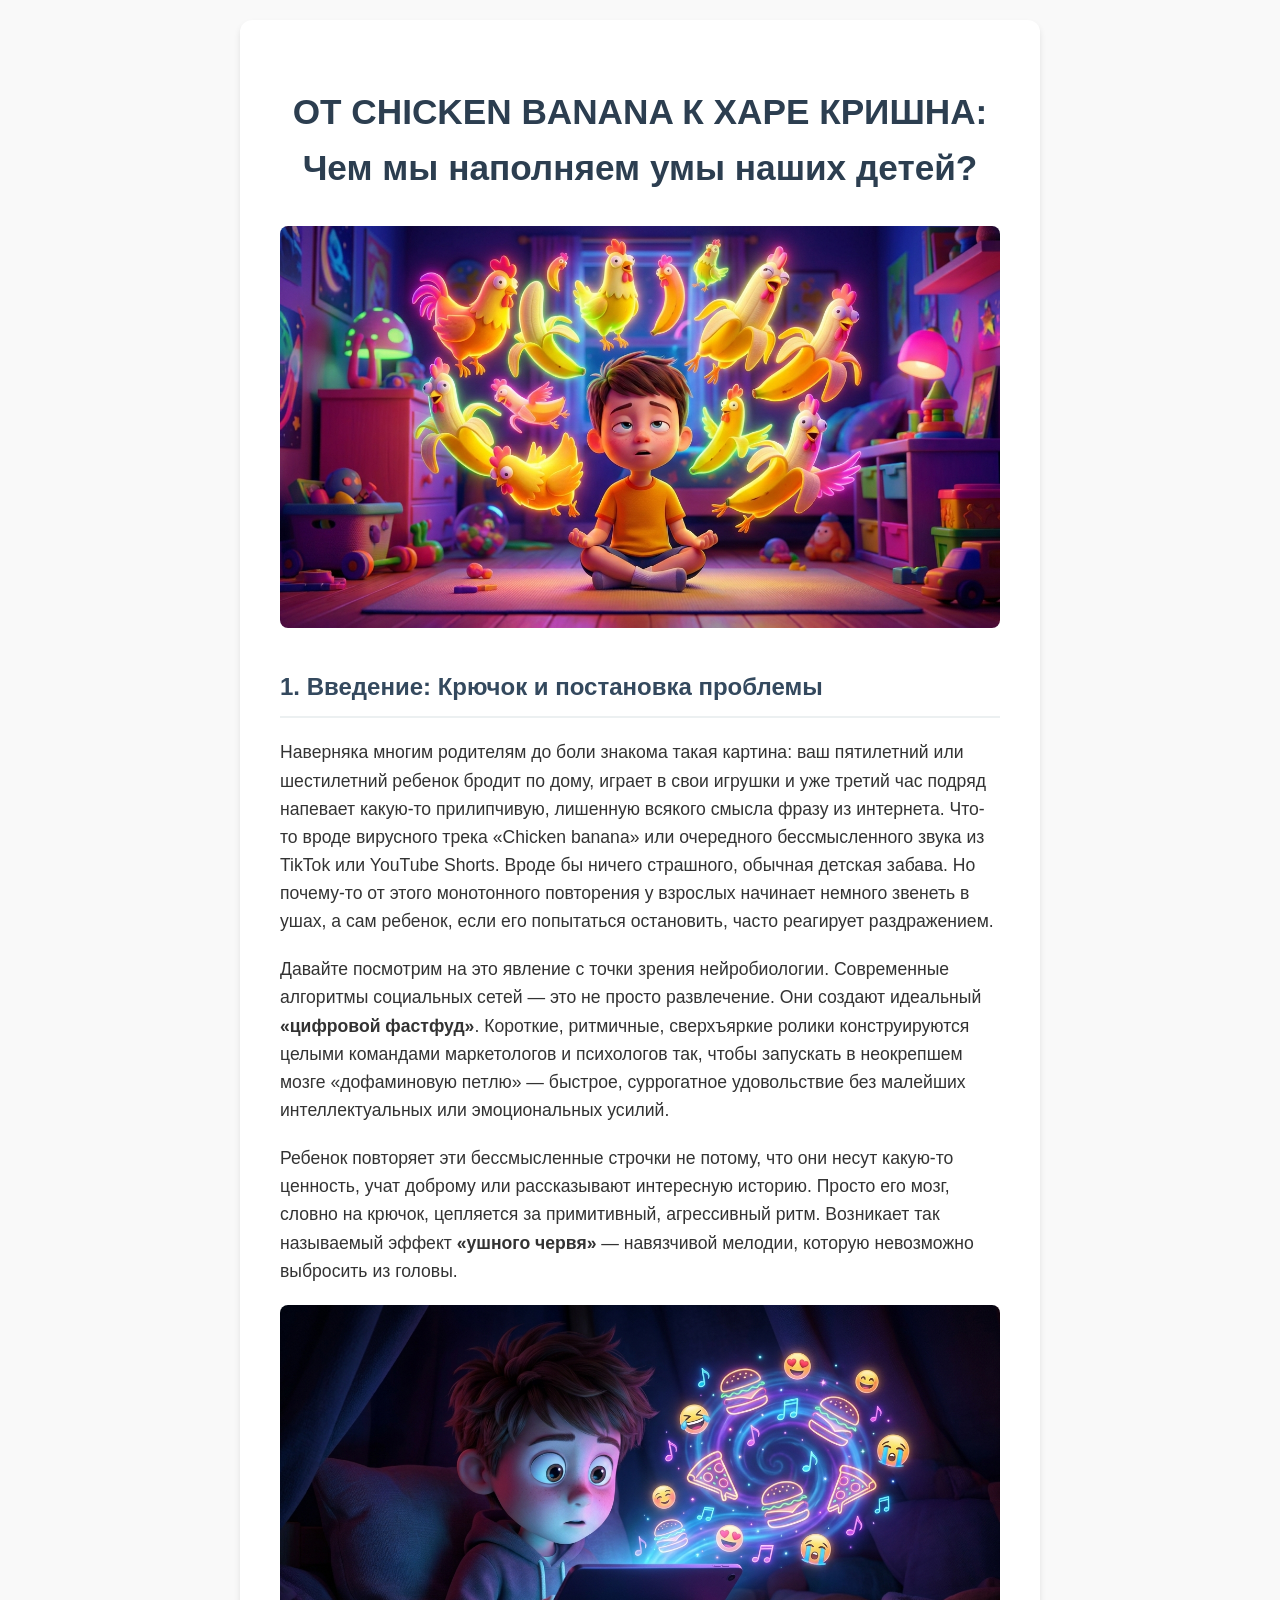
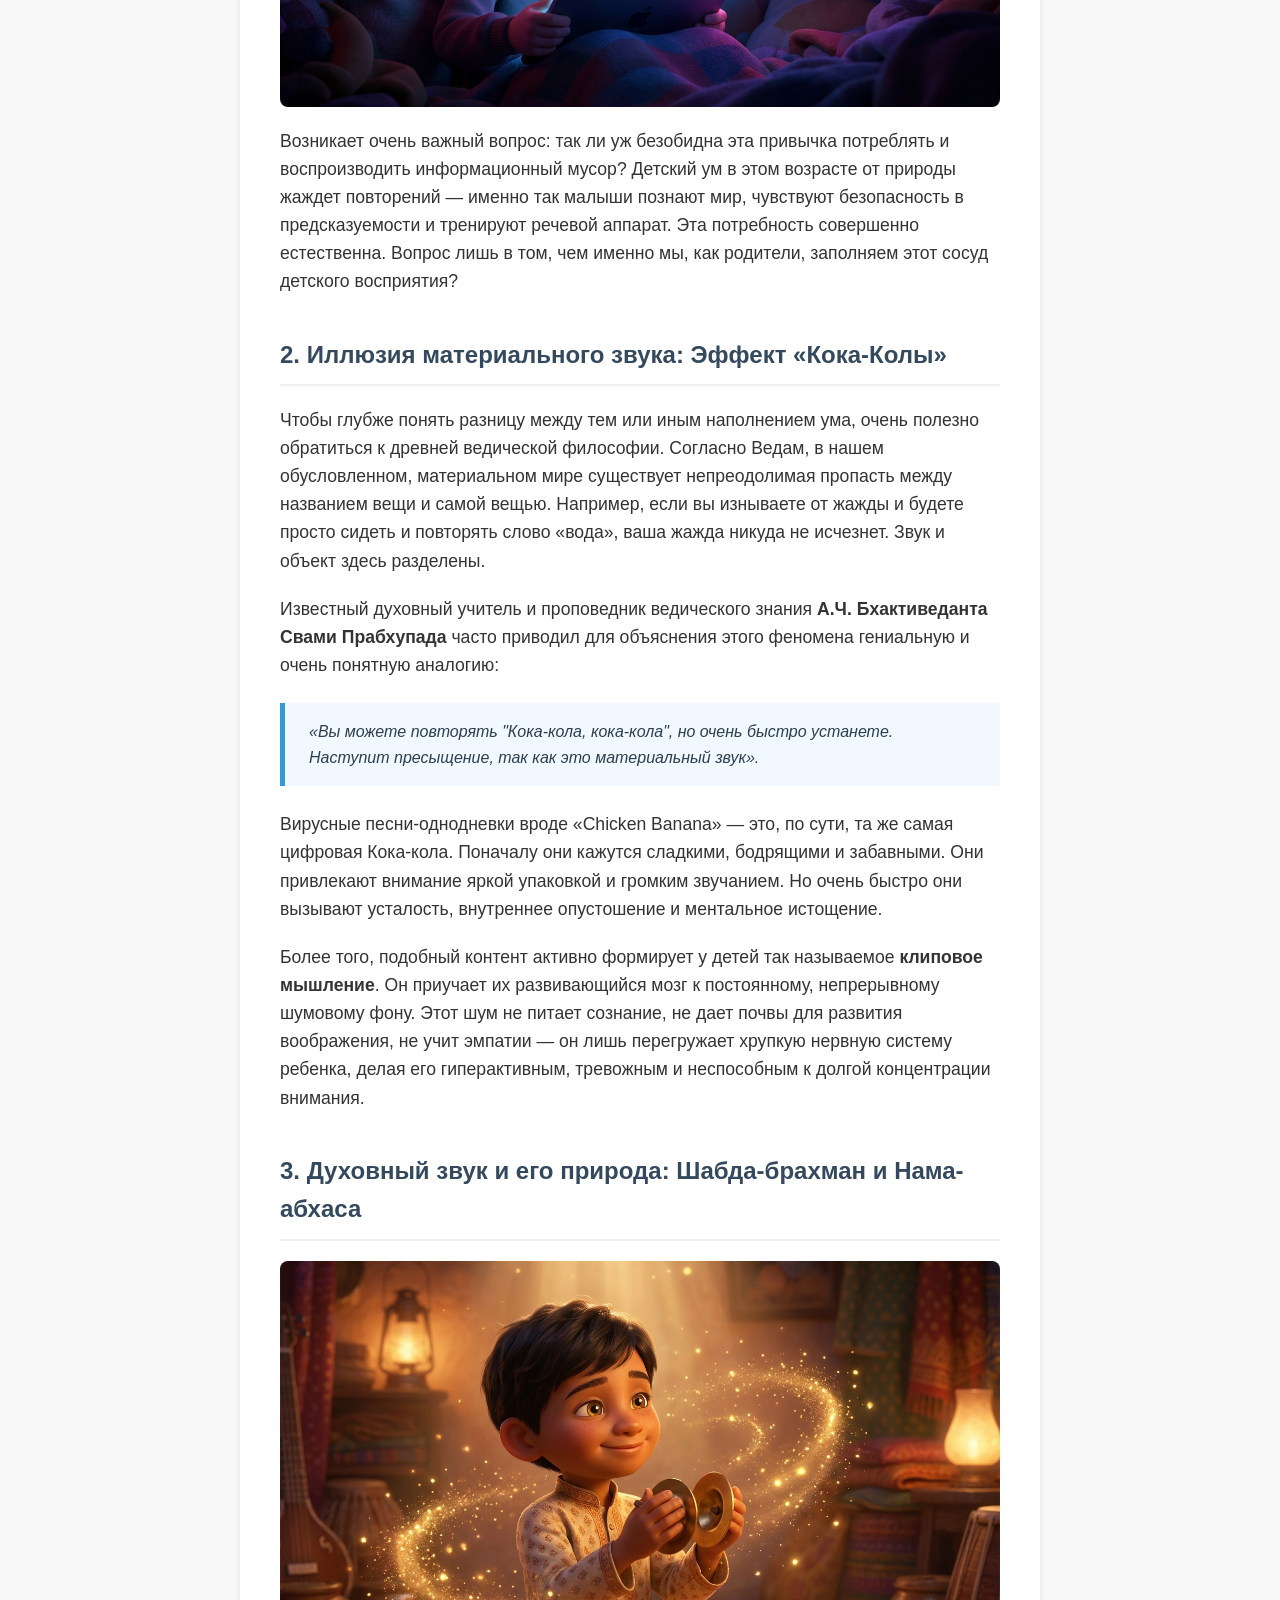
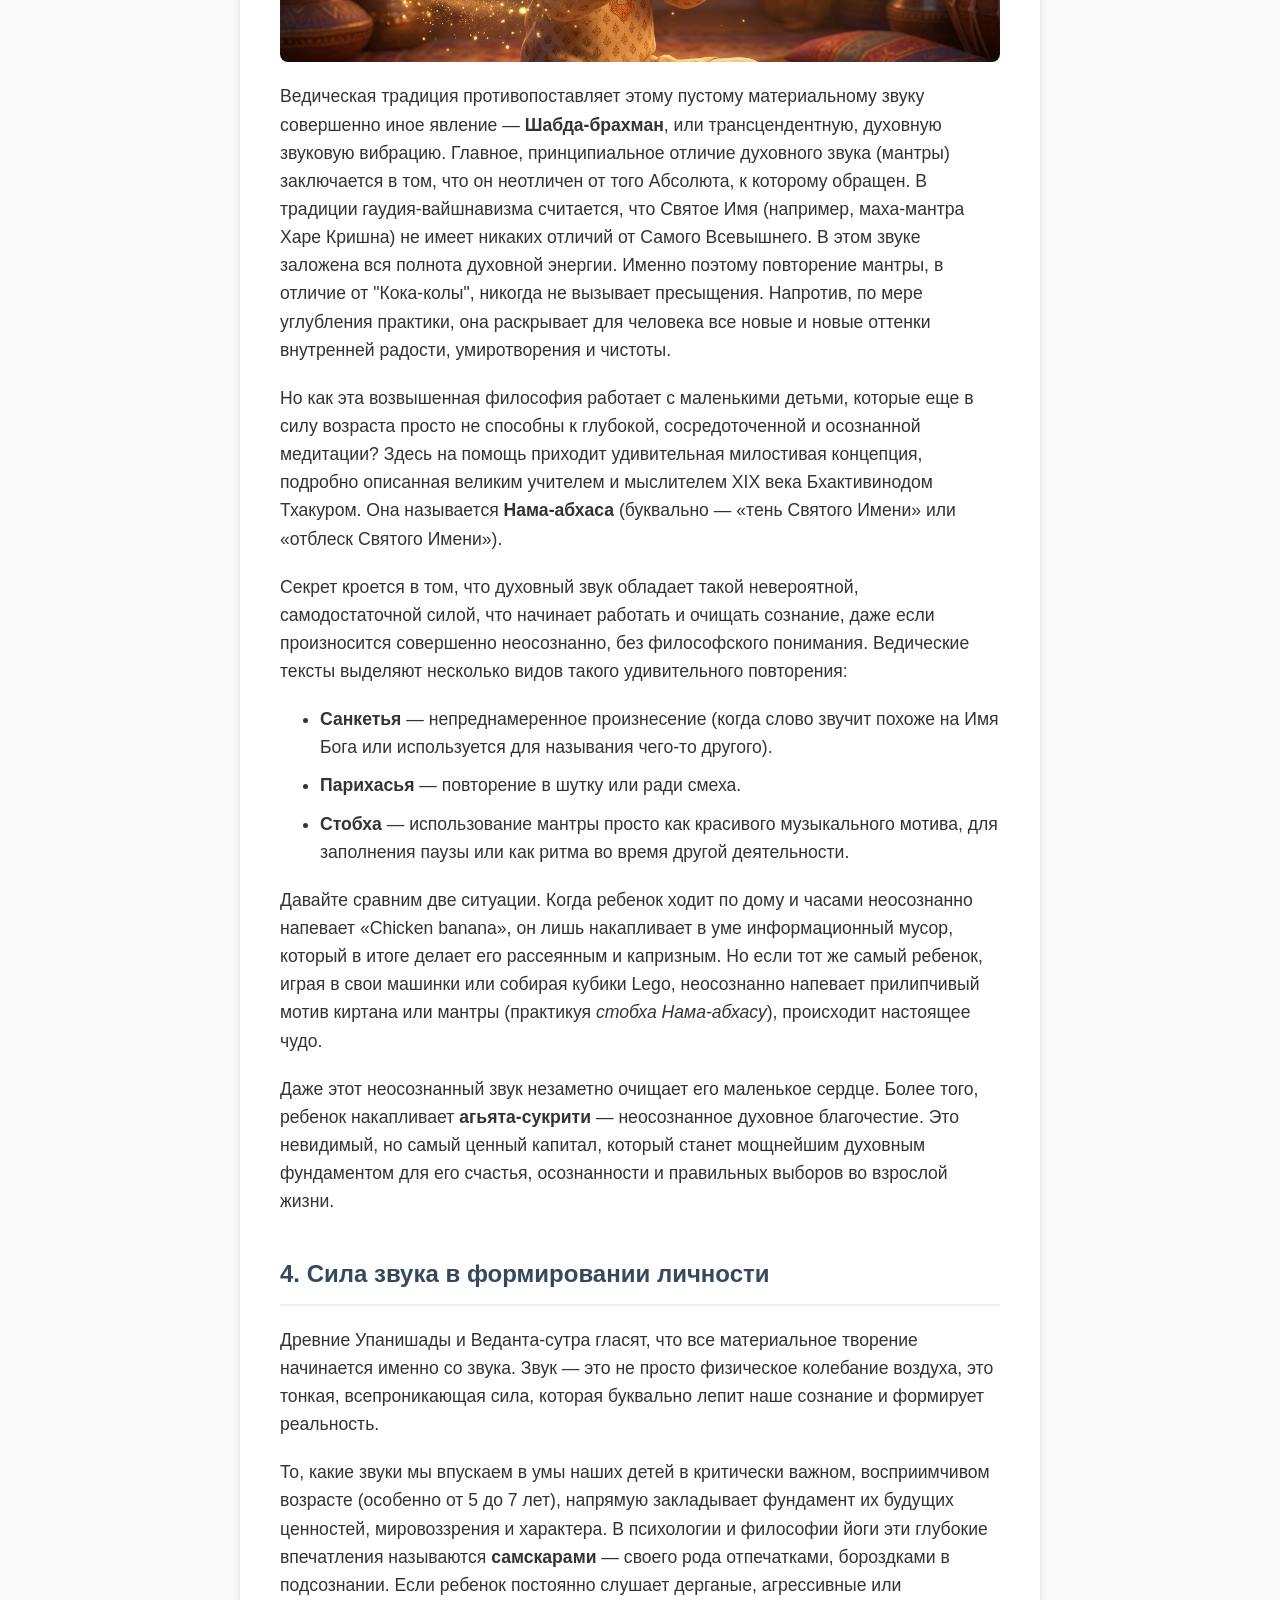
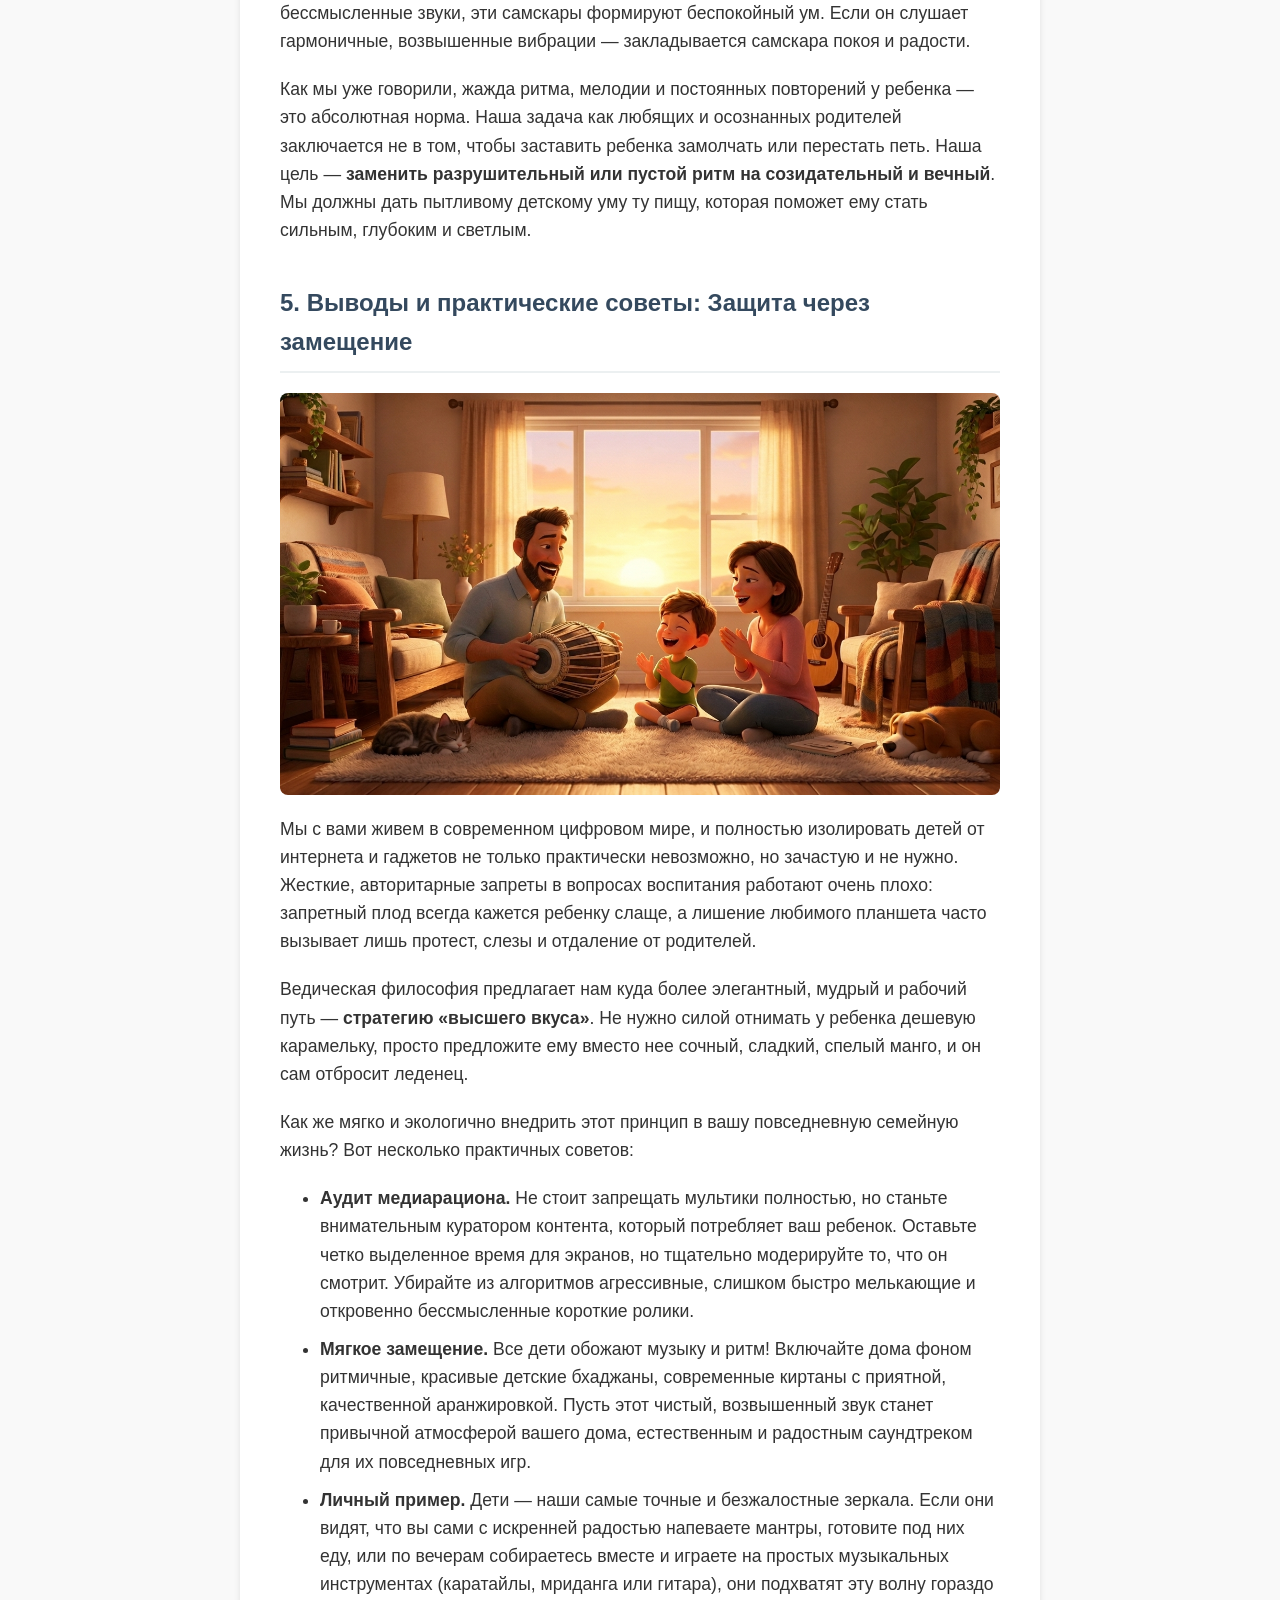
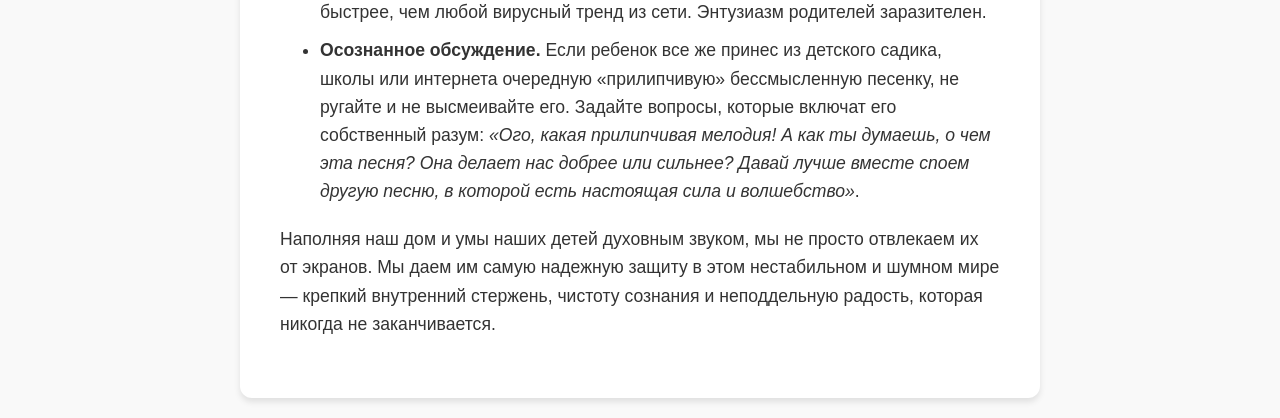
==== article.html @ 7692ae40 "feat: add article about raising kids with mantras and update events" ====
<!DOCTYPE html>
<html lang="ru">
<head>
    <meta charset="UTF-8">
    <meta name="viewport" content="width=device-width, initial-scale=1.0">
    <title>ОТ CHICKEN BANANA К ХАРЕ КРИШНА: Чем мы наполняем умы наших детей?</title>
    <style>
        body {
            font-family: -apple-system, BlinkMacSystemFont, "Segoe UI", Roboto, Helvetica, Arial, sans-serif;
            line-height: 1.6;
            color: #333;
            max-width: 800px;
            margin: 0 auto;
            padding: 20px;
            background-color: #f9f9f9;
        }
        .article-container {
            background-color: #fff;
            padding: 40px;
            border-radius: 12px;
            box-shadow: 0 4px 6px rgba(0,0,0,0.1);
        }
        h1 {
            color: #2c3e50;
            font-size: 2.2em;
            text-align: center;
            margin-bottom: 30px;
        }
        h2 {
            color: #34495e;
            margin-top: 40px;
            border-bottom: 2px solid #ecf0f1;
            padding-bottom: 10px;
        }
        img {
            max-width: 100%;
            height: auto;
            border-radius: 8px;
            margin: 20px 0;
            display: block;
        }
        p {
            font-size: 1.1em;
            margin-bottom: 20px;
        }
        blockquote {
            background: #f1f8ff;
            border-left: 5px solid #3498db;
            margin: 1.5em 0;
            padding: 1em 1.5em;
            font-style: italic;
            color: #2c3e50;
        }
        ul {
            font-size: 1.1em;
            margin-bottom: 20px;
        }
        li {
            margin-bottom: 10px;
        }
    </style>
</head>
<body>

<div class="article-container">
    <h1>ОТ CHICKEN BANANA К ХАРЕ КРИШНА: Чем мы наполняем умы наших детей?</h1>

    <img src="images/hero-chicken-banana-meditation-hook.webp" alt="Медитация и цифровой шум">

    <h2>1. Введение: Крючок и постановка проблемы</h2>

    <p>Наверняка многим родителям до боли знакома такая картина: ваш пятилетний или шестилетний ребенок бродит по дому, играет в свои игрушки и уже третий час подряд напевает какую-то прилипчивую, лишенную всякого смысла фразу из интернета. Что-то вроде вирусного трека «Chicken banana» или очередного бессмысленного звука из TikTok или YouTube Shorts. Вроде бы ничего страшного, обычная детская забава. Но почему-то от этого монотонного повторения у взрослых начинает немного звенеть в ушах, а сам ребенок, если его попытаться остановить, часто реагирует раздражением.</p>

    <p>Давайте посмотрим на это явление с точки зрения нейробиологии. Современные алгоритмы социальных сетей — это не просто развлечение. Они создают идеальный <strong>«цифровой фастфуд»</strong>. Короткие, ритмичные, сверхъяркие ролики конструируются целыми командами маркетологов и психологов так, чтобы запускать в неокрепшем мозге «дофаминовую петлю» — быстрое, суррогатное удовольствие без малейших интеллектуальных или эмоциональных усилий.</p>

    <p>Ребенок повторяет эти бессмысленные строчки не потому, что они несут какую-то ценность, учат доброму или рассказывают интересную историю. Просто его мозг, словно на крючок, цепляется за примитивный, агрессивный ритм. Возникает так называемый эффект <strong>«ушного червя»</strong> — навязчивой мелодии, которую невозможно выбросить из головы.</p>

    <img src="images/digital-fast-food-screen-hypnosis.webp" alt="Цифровой фастфуд">

    <p>Возникает очень важный вопрос: так ли уж безобидна эта привычка потреблять и воспроизводить информационный мусор? Детский ум в этом возрасте от природы жаждет повторений — именно так малыши познают мир, чувствуют безопасность в предсказуемости и тренируют речевой аппарат. Эта потребность совершенно естественна. Вопрос лишь в том, чем именно мы, как родители, заполняем этот сосуд детского восприятия?</p>

    <h2>2. Иллюзия материального звука: Эффект «Кока-Колы»</h2>

    <p>Чтобы глубже понять разницу между тем или иным наполнением ума, очень полезно обратиться к древней ведической философии. Согласно Ведам, в нашем обусловленном, материальном мире существует непреодолимая пропасть между названием вещи и самой вещью. Например, если вы изнываете от жажды и будете просто сидеть и повторять слово «вода», ваша жажда никуда не исчезнет. Звук и объект здесь разделены.</p>

    <p>Известный духовный учитель и проповедник ведического знания <strong>А.Ч. Бхактиведанта Свами Прабхупада</strong> часто приводил для объяснения этого феномена гениальную и очень понятную аналогию:</p>
    
    <blockquote>«Вы можете повторять "Кока-кола, кока-кола", но очень быстро устанете. Наступит пресыщение, так как это материальный звук».</blockquote>

    <p>Вирусные песни-однодневки вроде «Chicken Banana» — это, по сути, та же самая цифровая Кока-кола. Поначалу они кажутся сладкими, бодрящими и забавными. Они привлекают внимание яркой упаковкой и громким звучанием. Но очень быстро они вызывают усталость, внутреннее опустошение и ментальное истощение.</p>

    <p>Более того, подобный контент активно формирует у детей так называемое <strong>клиповое мышление</strong>. Он приучает их развивающийся мозг к постоянному, непрерывному шумовому фону. Этот шум не питает сознание, не дает почвы для развития воображения, не учит эмпатии — он лишь перегружает хрупкую нервную систему ребенка, делая его гиперактивным, тревожным и неспособным к долгой концентрации внимания.</p>

    <h2>3. Духовный звук и его природа: Шабда-брахман и Нама-абхаса</h2>

    <img src="images/boy-playing-kartals-peaceful.webp" alt="Радость духовного звука">

    <p>Ведическая традиция противопоставляет этому пустому материальному звуку совершенно иное явление — <strong>Шабда-брахман</strong>, или трансцендентную, духовную звуковую вибрацию. Главное, принципиальное отличие духовного звука (мантры) заключается в том, что он неотличен от того Абсолюта, к которому обращен. В традиции гаудия-вайшнавизма считается, что Святое Имя (например, маха-мантра Харе Кришна) не имеет никаких отличий от Самого Всевышнего. В этом звуке заложена вся полнота духовной энергии. Именно поэтому повторение мантры, в отличие от "Кока-колы", никогда не вызывает пресыщения. Напротив, по мере углубления практики, она раскрывает для человека все новые и новые оттенки внутренней радости, умиротворения и чистоты.</p>

    <p>Но как эта возвышенная философия работает с маленькими детьми, которые еще в силу возраста просто не способны к глубокой, сосредоточенной и осознанной медитации? Здесь на помощь приходит удивительная милостивая концепция, подробно описанная великим учителем и мыслителем XIX века Бхактивинодом Тхакуром. Она называется <strong>Нама-абхаса</strong> (буквально — «тень Святого Имени» или «отблеск Святого Имени»).</p>

    <p>Секрет кроется в том, что духовный звук обладает такой невероятной, самодостаточной силой, что начинает работать и очищать сознание, даже если произносится совершенно неосознанно, без философского понимания. Ведические тексты выделяют несколько видов такого удивительного повторения:</p>
    
    <ul>
        <li><strong>Санкетья</strong> — непреднамеренное произнесение (когда слово звучит похоже на Имя Бога или используется для называния чего-то другого).</li>
        <li><strong>Парихасья</strong> — повторение в шутку или ради смеха.</li>
        <li><strong>Стобха</strong> — использование мантры просто как красивого музыкального мотива, для заполнения паузы или как ритма во время другой деятельности.</li>
    </ul>

    <p>Давайте сравним две ситуации. Когда ребенок ходит по дому и часами неосознанно напевает «Chicken banana», он лишь накапливает в уме информационный мусор, который в итоге делает его рассеянным и капризным. Но если тот же самый ребенок, играя в свои машинки или собирая кубики Lego, неосознанно напевает прилипчивый мотив киртана или мантры (практикуя <em>стобха Нама-абхасу</em>), происходит настоящее чудо.</p>

    <p>Даже этот неосознанный звук незаметно очищает его маленькое сердце. Более того, ребенок накапливает <strong>агьята-сукрити</strong> — неосознанное духовное благочестие. Это невидимый, но самый ценный капитал, который станет мощнейшим духовным фундаментом для его счастья, осознанности и правильных выборов во взрослой жизни.</p>

    <h2>4. Сила звука в формировании личности</h2>

    <p>Древние Упанишады и Веданта-сутра гласят, что все материальное творение начинается именно со звука. Звук — это не просто физическое колебание воздуха, это тонкая, всепроникающая сила, которая буквально лепит наше сознание и формирует реальность.</p>

    <p>То, какие звуки мы впускаем в умы наших детей в критически важном, восприимчивом возрасте (особенно от 5 до 7 лет), напрямую закладывает фундамент их будущих ценностей, мировоззрения и характера. В психологии и философии йоги эти глубокие впечатления называются <strong>самскарами</strong> — своего рода отпечатками, бороздками в подсознании. Если ребенок постоянно слушает дерганые, агрессивные или бессмысленные звуки, эти самскары формируют беспокойный ум. Если он слушает гармоничные, возвышенные вибрации — закладывается самскара покоя и радости.</p>

    <p>Как мы уже говорили, жажда ритма, мелодии и постоянных повторений у ребенка — это абсолютная норма. Наша задача как любящих и осознанных родителей заключается не в том, чтобы заставить ребенка замолчать или перестать петь. Наша цель — <strong>заменить разрушительный или пустой ритм на созидательный и вечный</strong>. Мы должны дать пытливому детскому уму ту пищу, которая поможет ему стать сильным, глубоким и светлым.</p>

    <h2>5. Выводы и практические советы: Защита через замещение</h2>

    <img src="images/happy-family-kirtan-no-screens.webp" alt="Семейный киртан без гаджетов">

    <p>Мы с вами живем в современном цифровом мире, и полностью изолировать детей от интернета и гаджетов не только практически невозможно, но зачастую и не нужно. Жесткие, авторитарные запреты в вопросах воспитания работают очень плохо: запретный плод всегда кажется ребенку слаще, а лишение любимого планшета часто вызывает лишь протест, слезы и отдаление от родителей.</p>

    <p>Ведическая философия предлагает нам куда более элегантный, мудрый и рабочий путь — <strong>стратегию «высшего вкуса»</strong>. Не нужно силой отнимать у ребенка дешевую карамельку, просто предложите ему вместо нее сочный, сладкий, спелый манго, и он сам отбросит леденец.</p>

    <p>Как же мягко и экологично внедрить этот принцип в вашу повседневную семейную жизнь? Вот несколько практичных советов:</p>

    <ul>
        <li><strong>Аудит медиарациона.</strong> Не стоит запрещать мультики полностью, но станьте внимательным куратором контента, который потребляет ваш ребенок. Оставьте четко выделенное время для экранов, но тщательно модерируйте то, что он смотрит. Убирайте из алгоритмов агрессивные, слишком быстро мелькающие и откровенно бессмысленные короткие ролики.</li>
        <li><strong>Мягкое замещение.</strong> Все дети обожают музыку и ритм! Включайте дома фоном ритмичные, красивые детские бхаджаны, современные киртаны с приятной, качественной аранжировкой. Пусть этот чистый, возвышенный звук станет привычной атмосферой вашего дома, естественным и радостным саундтреком для их повседневных игр.</li>
        <li><strong>Личный пример.</strong> Дети — наши самые точные и безжалостные зеркала. Если они видят, что вы сами с искренней радостью напеваете мантры, готовите под них еду, или по вечерам собираетесь вместе и играете на простых музыкальных инструментах (каратайлы, мриданга или гитара), они подхватят эту волну гораздо быстрее, чем любой вирусный тренд из сети. Энтузиазм родителей заразителен.</li>
        <li><strong>Осознанное обсуждение.</strong> Если ребенок все же принес из детского садика, школы или интернета очередную «прилипчивую» бессмысленную песенку, не ругайте и не высмеивайте его. Задайте вопросы, которые включат его собственный разум: <em>«Ого, какая прилипчивая мелодия! А как ты думаешь, о чем эта песня? Она делает нас добрее или сильнее? Давай лучше вместе споем другую песню, в которой есть настоящая сила и волшебство»</em>.</li>
    </ul>

    <p>Наполняя наш дом и умы наших детей духовным звуком, мы не просто отвлекаем их от экранов. Мы даем им самую надежную защиту в этом нестабильном и шумном мире — крепкий внутренний стержень, чистоту сознания и неподдельную радость, которая никогда не заканчивается.</p>
</div>

</body>
</html>
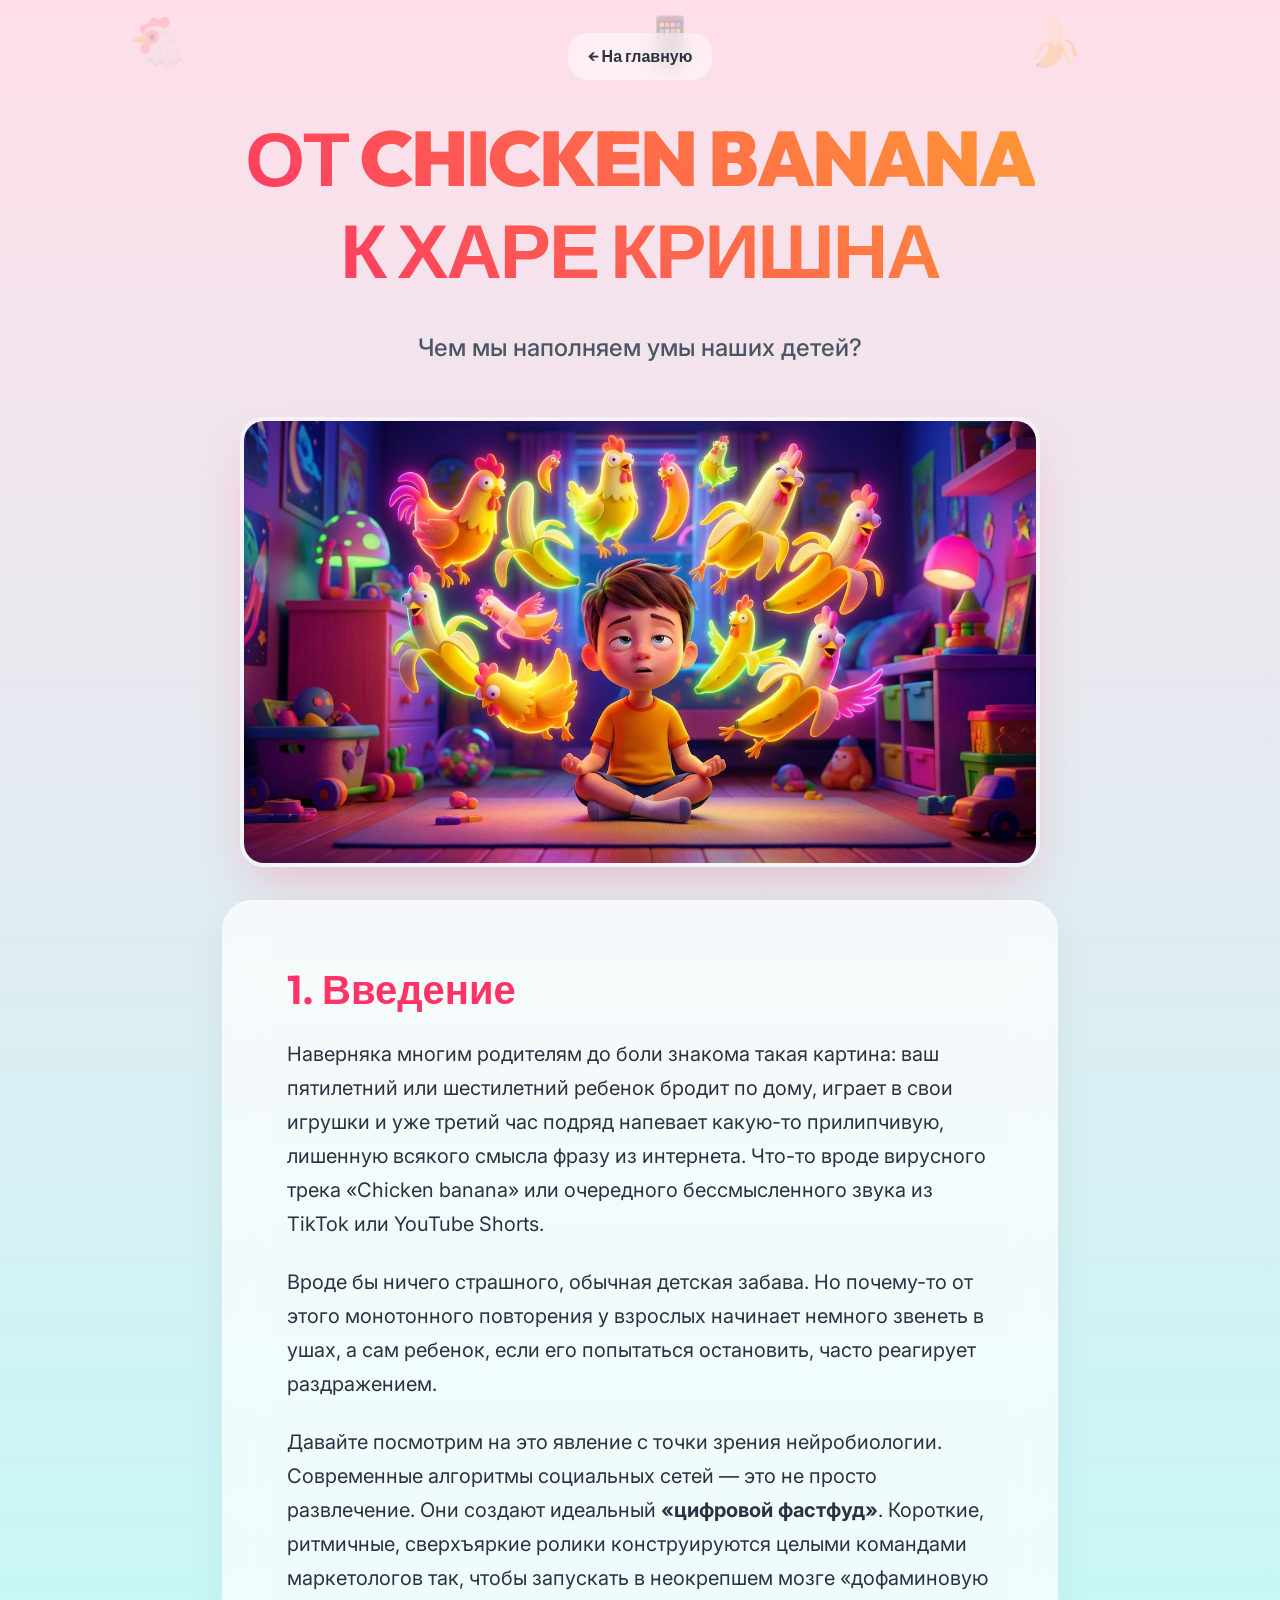
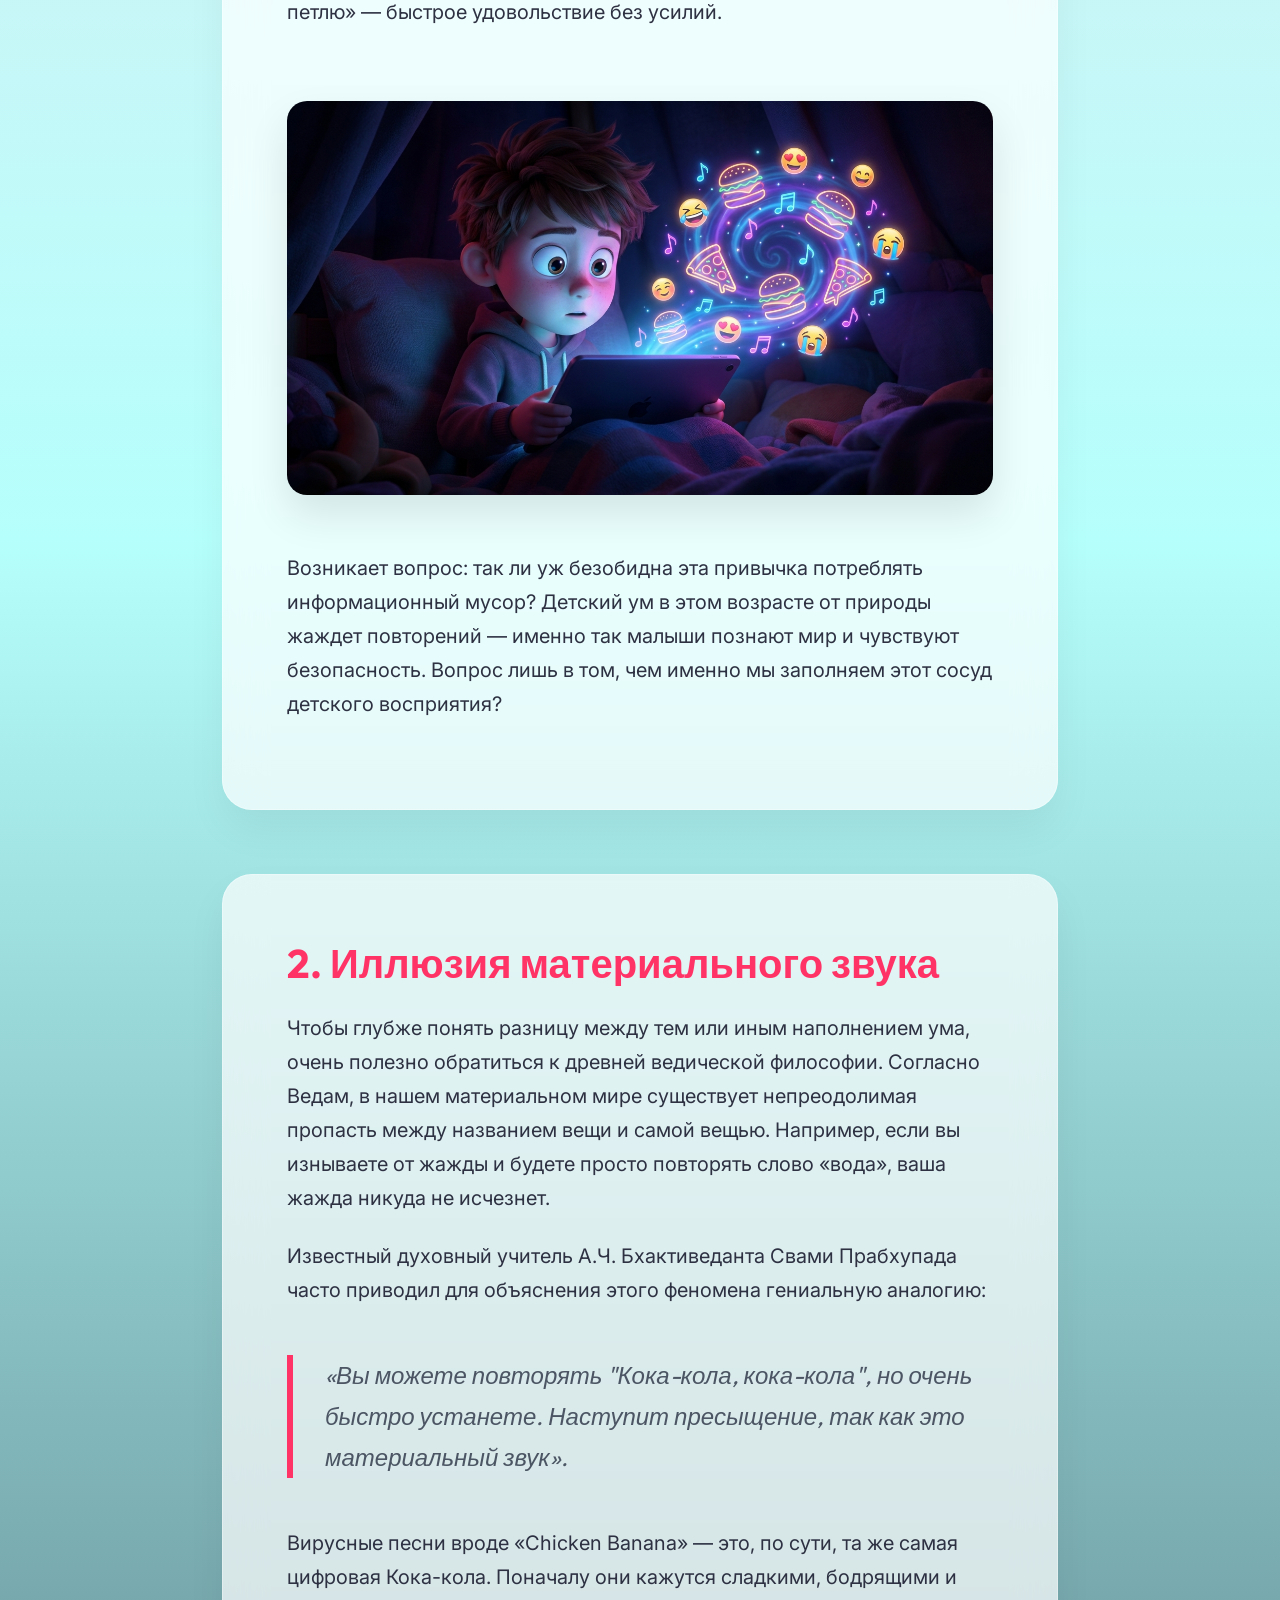
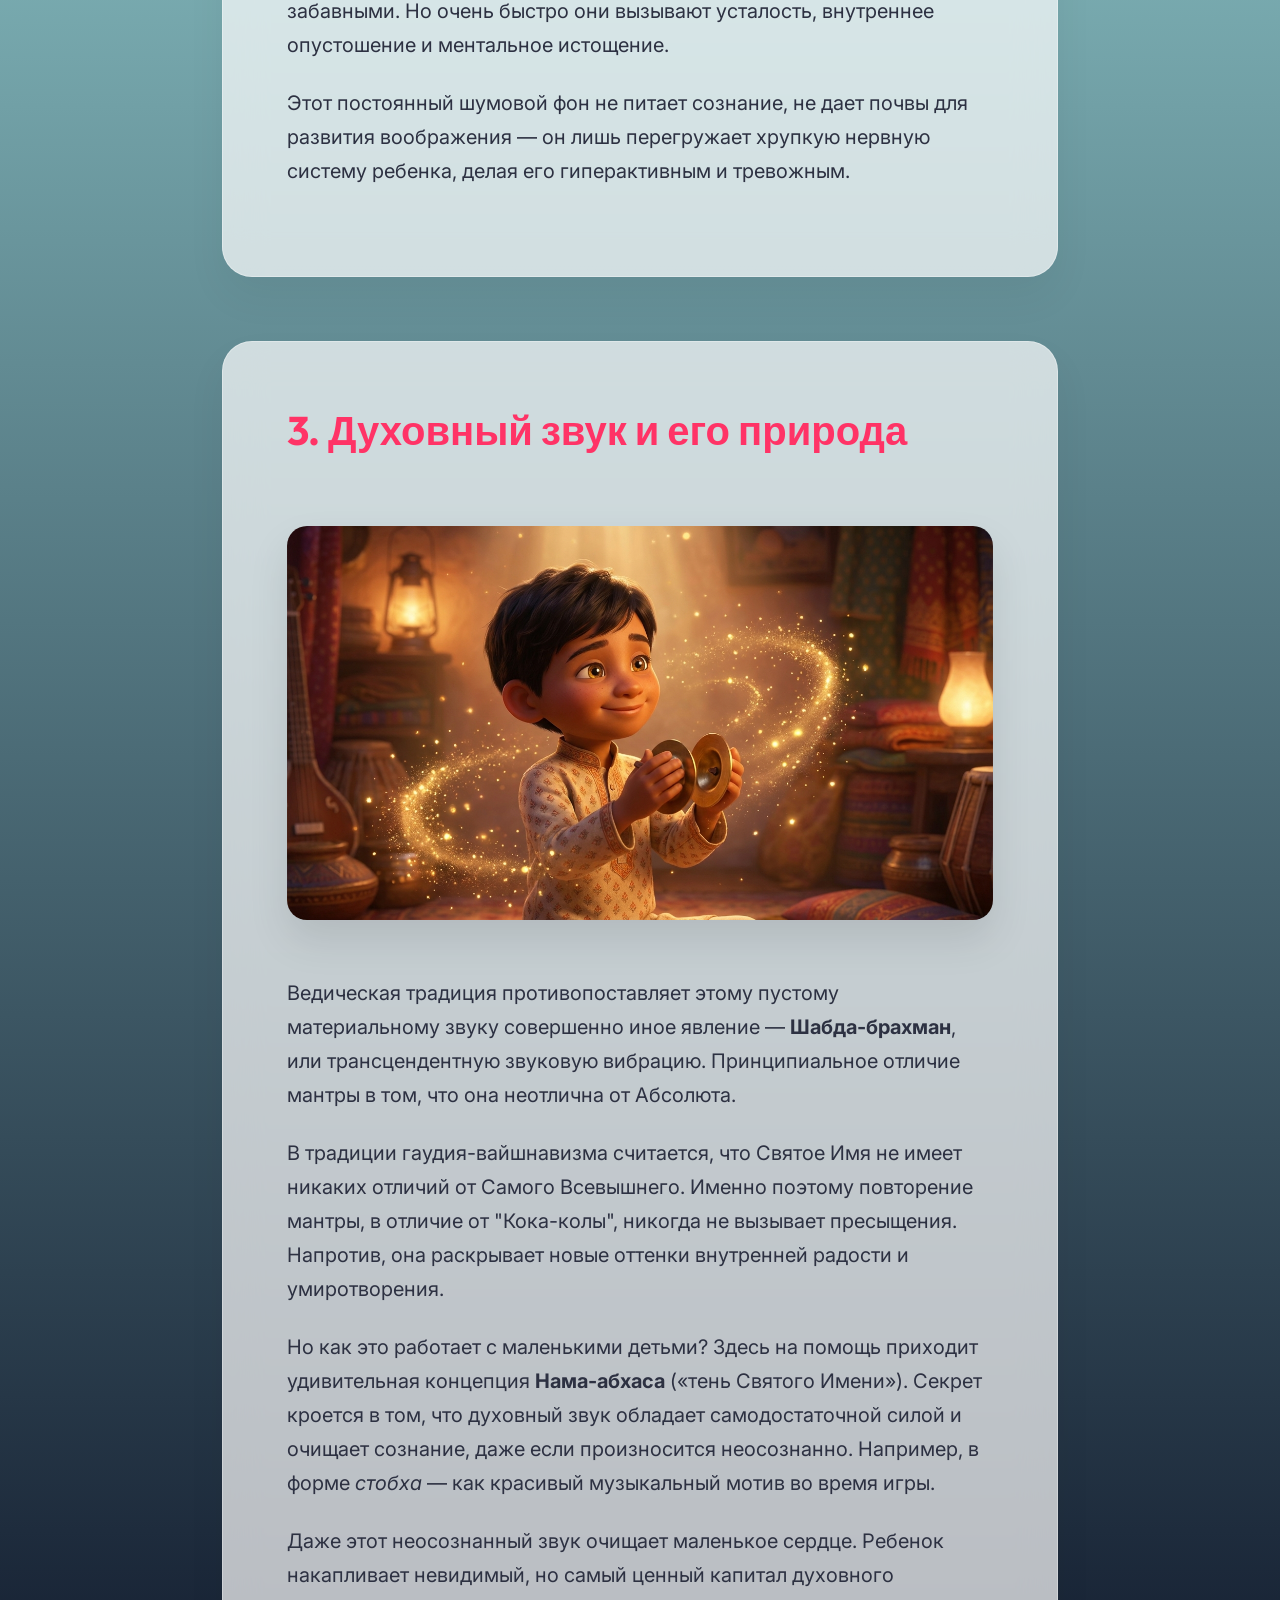
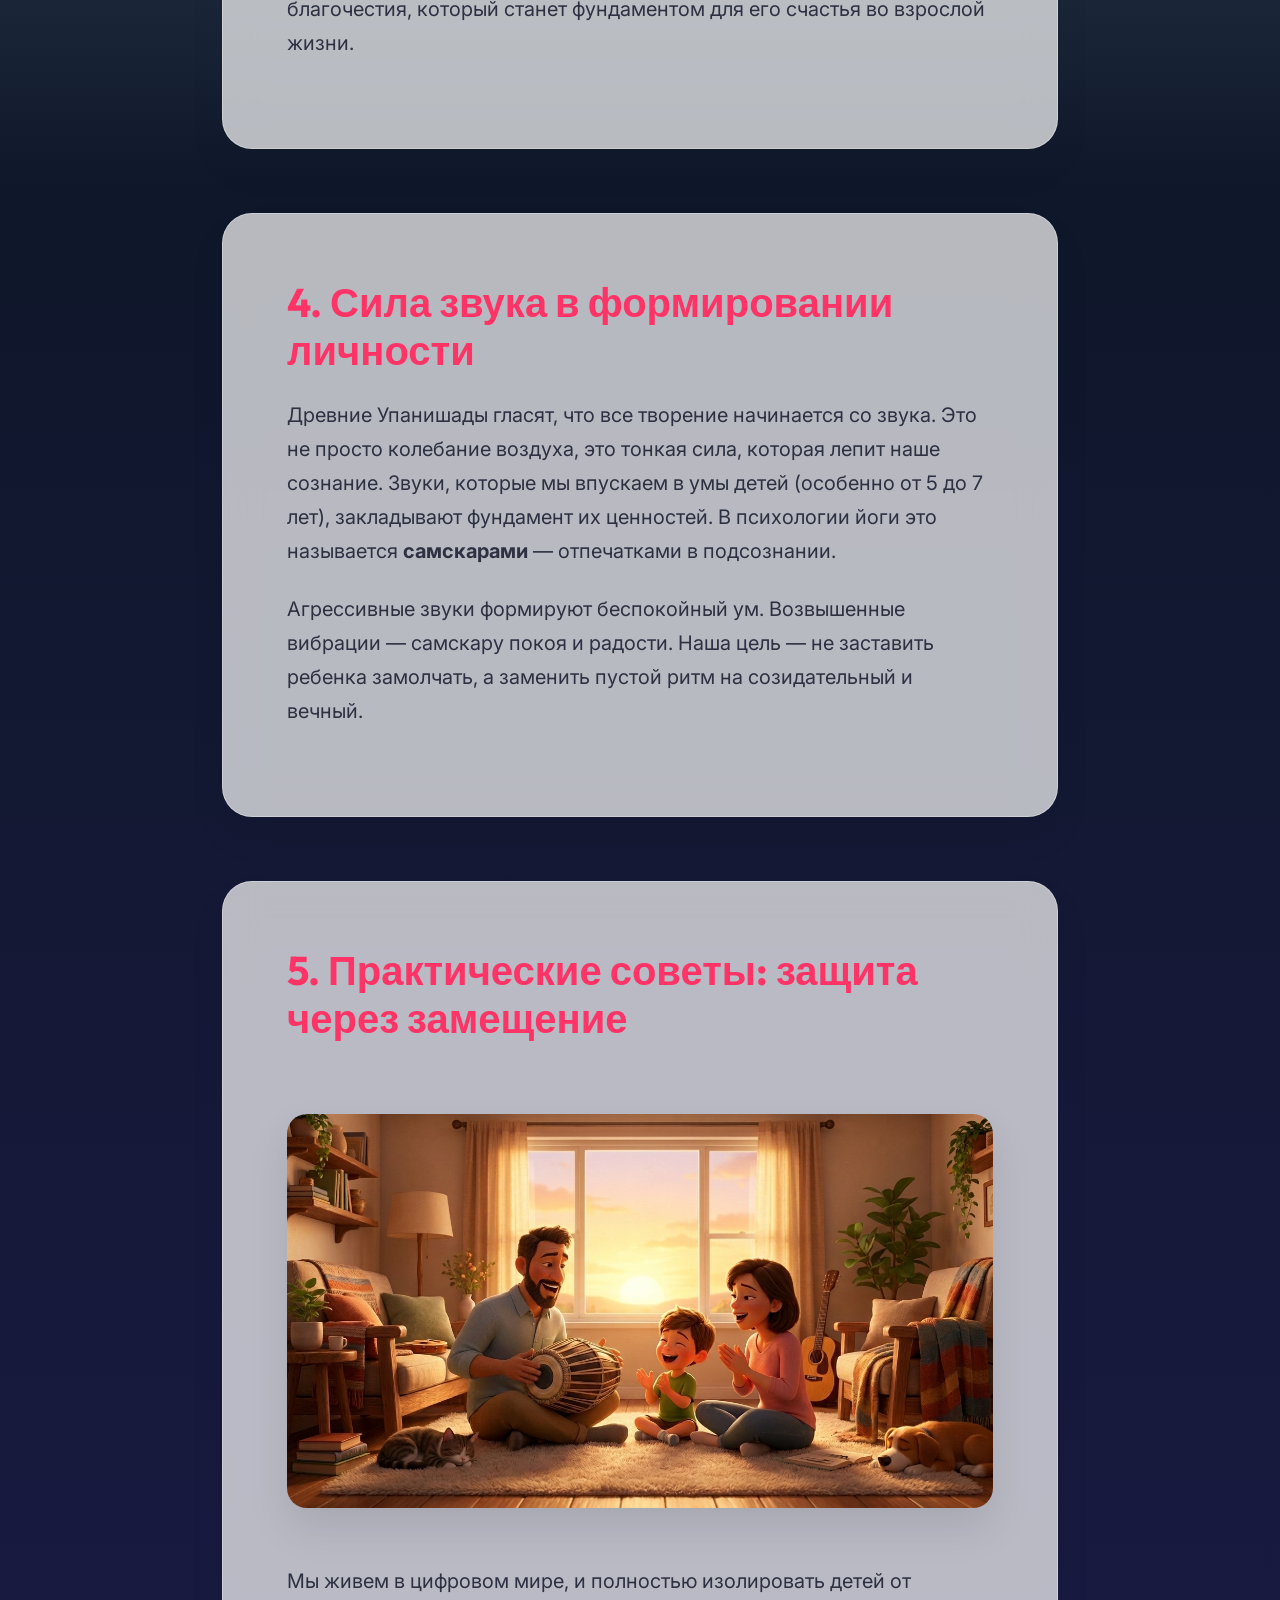
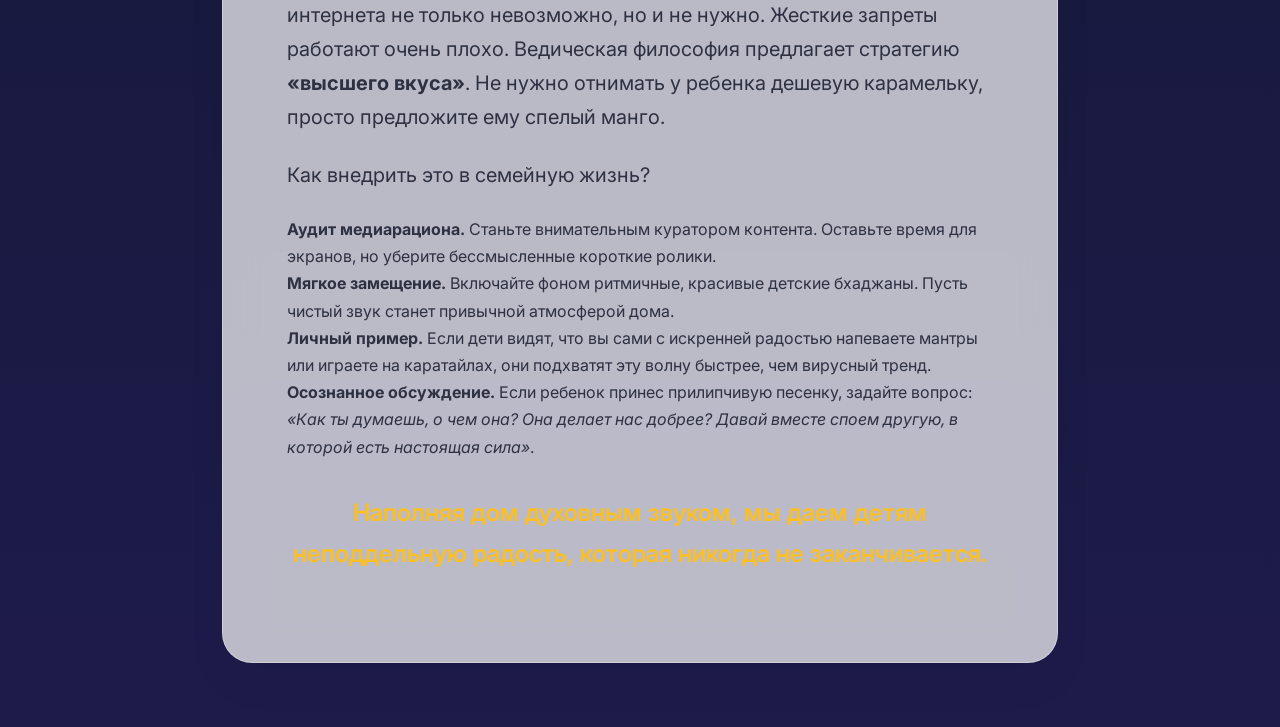
==== commit 859c71b3: "style: wow-effect redesign of article page" ====
--- a/article.html
+++ b/article.html
@@ -4,140 +4,377 @@
     <meta charset="UTF-8">
     <meta name="viewport" content="width=device-width, initial-scale=1.0">
     <title>ОТ CHICKEN BANANA К ХАРЕ КРИШНА: Чем мы наполняем умы наших детей?</title>
+    <link rel="preconnect" href="https://fonts.googleapis.com">
+    <link rel="preconnect" href="https://fonts.gstatic.com" crossorigin>
+    <link href="https://fonts.googleapis.com/css2?family=Inter:wght@400;500;600&family=Outfit:wght@500;700;900&display=swap" rel="stylesheet">
     <style>
+        :root {
+            /* Funny/Crazy Theme (Top) */
+            --funny-bg-1: #FFDEE9;
+            --funny-bg-2: #B5FFFC;
+            --funny-accent: #FF3366;
+            --funny-text: #2D3142;
+
+            /* Serious/Spiritual Theme (Bottom) */
+            --serious-bg-1: #0F172A;
+            --serious-bg-2: #1E1B4B;
+            --serious-accent: #FBBF24;
+            --serious-text: #F3F4F6;
+            --serious-text-muted: #9CA3AF;
+        }
+
+        * {
+            margin: 0;
+            padding: 0;
+            box-sizing: border-box;
+        }
+
         body {
-            font-family: -apple-system, BlinkMacSystemFont, "Segoe UI", Roboto, Helvetica, Arial, sans-serif;
-            line-height: 1.6;
-            color: #333;
+            font-family: 'Inter', sans-serif;
+            line-height: 1.7;
+            overflow-x: hidden;
+            background: linear-gradient(180deg, var(--funny-bg-1) 0%, var(--funny-bg-2) 30%, var(--serious-bg-1) 70%, var(--serious-bg-2) 100%);
+            color: var(--funny-text);
+            transition: color 0.5s ease;
+        }
+
+        /* Typography */
+        h1, h2, h3 {
+            font-family: 'Outfit', sans-serif;
+            line-height: 1.2;
+        }
+
+        /* Funny Hero Section */
+        .hero {
+            min-height: 100vh;
+            display: flex;
+            flex-direction: column;
+            align-items: center;
+            justify-content: center;
+            text-align: center;
+            padding: 2rem;
+            position: relative;
+            z-index: 1;
+        }
+
+        .hero h1 {
+            font-size: clamp(3rem, 6vw, 5rem);
+            font-weight: 900;
+            background: linear-gradient(45deg, #FF3366, #FF9933);
+            -webkit-background-clip: text;
+            -webkit-text-fill-color: transparent;
+            margin-bottom: 2rem;
+            text-transform: uppercase;
+            letter-spacing: -2px;
+            animation: pulseTitle 3s infinite alternate;
+        }
+
+        .hero-img {
             max-width: 800px;
+            width: 100%;
+            border-radius: 24px;
+            box-shadow: 0 25px 50px -12px rgba(255, 51, 102, 0.25);
+            transform: translateY(0);
+            animation: floatImg 6s ease-in-out infinite;
+            border: 4px solid rgba(255, 255, 255, 0.5);
+        }
+
+        /* Floating emojis background */
+        .emoji-bg {
+            position: absolute;
+            font-size: 3rem;
+            opacity: 0.2;
+            z-index: -1;
+            animation: floatUp 10s linear infinite;
+        }
+
+        .e1 { left: 10%; animation-duration: 8s; }
+        .e2 { left: 80%; animation-duration: 12s; animation-delay: 2s; }
+        .e3 { left: 50%; animation-duration: 10s; animation-delay: 5s; }
+
+        @keyframes floatUp {
+            0% { transform: translateY(100vh) rotate(0deg); }
+            100% { transform: translateY(-100vh) rotate(360deg); }
+        }
+
+        @keyframes pulseTitle {
+            0% { filter: hue-rotate(0deg); }
+            100% { filter: hue-rotate(45deg); }
+        }
+
+        @keyframes floatImg {
+            0%, 100% { transform: translateY(0) rotate(0deg); }
+            50% { transform: translateY(-20px) rotate(2deg); }
+        }
+
+        /* Content Sections */
+        .content-container {
+            max-width: 900px;
             margin: 0 auto;
-            padding: 20px;
-            background-color: #f9f9f9;
-        }
-        .article-container {
-            background-color: #fff;
-            padding: 40px;
-            border-radius: 12px;
-            box-shadow: 0 4px 6px rgba(0,0,0,0.1);
-        }
-        h1 {
-            color: #2c3e50;
-            font-size: 2.2em;
-            text-align: center;
-            margin-bottom: 30px;
-        }
+            padding: 0 2rem;
+            position: relative;
+            z-index: 2;
+        }
+
+        .glass-card {
+            background: rgba(255, 255, 255, 0.7);
+            backdrop-filter: blur(20px);
+            -webkit-backdrop-filter: blur(20px);
+            border: 1px solid rgba(255, 255, 255, 0.3);
+            border-radius: 30px;
+            padding: 4rem;
+            margin-bottom: 4rem;
+            box-shadow: 0 20px 40px rgba(0, 0, 0, 0.05);
+            transition: transform 0.3s ease, box-shadow 0.3s ease;
+        }
+
+        .glass-card:hover {
+            transform: translateY(-5px);
+            box-shadow: 0 30px 60px rgba(0, 0, 0, 0.1);
+        }
+
         h2 {
-            color: #34495e;
-            margin-top: 40px;
-            border-bottom: 2px solid #ecf0f1;
-            padding-bottom: 10px;
-        }
-        img {
-            max-width: 100%;
-            height: auto;
-            border-radius: 8px;
-            margin: 20px 0;
-            display: block;
-        }
+            font-size: 2.5rem;
+            margin-bottom: 1.5rem;
+            color: var(--funny-accent);
+        }
+
         p {
-            font-size: 1.1em;
-            margin-bottom: 20px;
-        }
+            font-size: 1.25rem;
+            margin-bottom: 1.5rem;
+        }
+
         blockquote {
-            background: #f1f8ff;
-            border-left: 5px solid #3498db;
-            margin: 1.5em 0;
-            padding: 1em 1.5em;
+            font-size: 1.5rem;
+            font-family: 'Outfit', sans-serif;
             font-style: italic;
-            color: #2c3e50;
-        }
+            border-left: 6px solid var(--funny-accent);
+            padding-left: 2rem;
+            margin: 3rem 0;
+            color: #4B5563;
+        }
+
+        img.inline-img {
+            width: 100%;
+            border-radius: 20px;
+            margin: 3rem 0;
+            box-shadow: 0 20px 40px rgba(0,0,0,0.1);
+        }
+
+        /* Transition to Serious */
+        .serious-zone {
+            /* Applied via JS when scrolling down */
+        }
+
+        .serious-zone .glass-card {
+            background: rgba(15, 23, 42, 0.6);
+            border: 1px solid rgba(251, 191, 36, 0.2);
+            color: var(--serious-text);
+            box-shadow: 0 20px 40px rgba(0, 0, 0, 0.3);
+        }
+
+        .serious-zone h2 {
+            color: var(--serious-accent);
+        }
+
+        .serious-zone p {
+            color: var(--serious-text-muted);
+        }
+
+        .serious-zone blockquote {
+            border-left-color: var(--serious-accent);
+            color: var(--serious-text);
+            text-shadow: 0 2px 10px rgba(251, 191, 36, 0.2);
+        }
+
+        .serious-zone img.inline-img {
+            box-shadow: 0 20px 40px rgba(251, 191, 36, 0.1);
+            border: 1px solid rgba(251, 191, 36, 0.1);
+        }
+
         ul {
-            font-size: 1.1em;
-            margin-bottom: 20px;
-        }
-        li {
-            margin-bottom: 10px;
+            list-style: none;
+            margin-left: 0;
+        }
+
+        .serious-zone ul li {
+            position: relative;
+            padding-left: 2.5rem;
+            margin-bottom: 1.5rem;
+            font-size: 1.25rem;
+            color: var(--serious-text-muted);
+        }
+
+        .serious-zone ul li::before {
+            content: '✨';
+            position: absolute;
+            left: 0;
+            top: 2px;
+            font-size: 1.2rem;
+        }
+
+        /* Scroll Animation Classes */
+        .reveal {
+            opacity: 0;
+            transform: translateY(50px);
+            transition: all 1s cubic-bezier(0.25, 1, 0.5, 1);
+        }
+
+        .reveal.active {
+            opacity: 1;
+            transform: translateY(0);
+        }
+
+        .back-btn {
+            display: inline-block;
+            margin-bottom: 2rem;
+            text-decoration: none;
+            color: var(--funny-text);
+            font-weight: 600;
+            font-family: 'Outfit', sans-serif;
+            padding: 10px 20px;
+            background: rgba(255,255,255,0.5);
+            border-radius: 20px;
+            backdrop-filter: blur(10px);
+            transition: all 0.3s;
+        }
+        .back-btn:hover {
+            background: rgba(255,255,255,0.8);
+            transform: translateX(-5px);
+        }
+        .serious-zone .back-btn {
+            color: var(--serious-text);
+            background: rgba(255,255,255,0.1);
+        }
+        .serious-zone .back-btn:hover {
+            background: rgba(255,255,255,0.2);
+        }
+
+        @media (max-width: 768px) {
+            .glass-card {
+                padding: 2rem;
+            }
+            .hero h1 {
+                font-size: 2.5rem;
+            }
         }
     </style>
 </head>
 <body>
 
-<div class="article-container">
-    <h1>ОТ CHICKEN BANANA К ХАРЕ КРИШНА: Чем мы наполняем умы наших детей?</h1>
-
-    <img src="images/hero-chicken-banana-meditation-hook.webp" alt="Медитация и цифровой шум">
-
-    <h2>1. Введение: Крючок и постановка проблемы</h2>
-
-    <p>Наверняка многим родителям до боли знакома такая картина: ваш пятилетний или шестилетний ребенок бродит по дому, играет в свои игрушки и уже третий час подряд напевает какую-то прилипчивую, лишенную всякого смысла фразу из интернета. Что-то вроде вирусного трека «Chicken banana» или очередного бессмысленного звука из TikTok или YouTube Shorts. Вроде бы ничего страшного, обычная детская забава. Но почему-то от этого монотонного повторения у взрослых начинает немного звенеть в ушах, а сам ребенок, если его попытаться остановить, часто реагирует раздражением.</p>
-
-    <p>Давайте посмотрим на это явление с точки зрения нейробиологии. Современные алгоритмы социальных сетей — это не просто развлечение. Они создают идеальный <strong>«цифровой фастфуд»</strong>. Короткие, ритмичные, сверхъяркие ролики конструируются целыми командами маркетологов и психологов так, чтобы запускать в неокрепшем мозге «дофаминовую петлю» — быстрое, суррогатное удовольствие без малейших интеллектуальных или эмоциональных усилий.</p>
-
-    <p>Ребенок повторяет эти бессмысленные строчки не потому, что они несут какую-то ценность, учат доброму или рассказывают интересную историю. Просто его мозг, словно на крючок, цепляется за примитивный, агрессивный ритм. Возникает так называемый эффект <strong>«ушного червя»</strong> — навязчивой мелодии, которую невозможно выбросить из головы.</p>
-
-    <img src="images/digital-fast-food-screen-hypnosis.webp" alt="Цифровой фастфуд">
-
-    <p>Возникает очень важный вопрос: так ли уж безобидна эта привычка потреблять и воспроизводить информационный мусор? Детский ум в этом возрасте от природы жаждет повторений — именно так малыши познают мир, чувствуют безопасность в предсказуемости и тренируют речевой аппарат. Эта потребность совершенно естественна. Вопрос лишь в том, чем именно мы, как родители, заполняем этот сосуд детского восприятия?</p>
-
-    <h2>2. Иллюзия материального звука: Эффект «Кока-Колы»</h2>
-
-    <p>Чтобы глубже понять разницу между тем или иным наполнением ума, очень полезно обратиться к древней ведической философии. Согласно Ведам, в нашем обусловленном, материальном мире существует непреодолимая пропасть между названием вещи и самой вещью. Например, если вы изнываете от жажды и будете просто сидеть и повторять слово «вода», ваша жажда никуда не исчезнет. Звук и объект здесь разделены.</p>
-
-    <p>Известный духовный учитель и проповедник ведического знания <strong>А.Ч. Бхактиведанта Свами Прабхупада</strong> часто приводил для объяснения этого феномена гениальную и очень понятную аналогию:</p>
-    
-    <blockquote>«Вы можете повторять "Кока-кола, кока-кола", но очень быстро устанете. Наступит пресыщение, так как это материальный звук».</blockquote>
-
-    <p>Вирусные песни-однодневки вроде «Chicken Banana» — это, по сути, та же самая цифровая Кока-кола. Поначалу они кажутся сладкими, бодрящими и забавными. Они привлекают внимание яркой упаковкой и громким звучанием. Но очень быстро они вызывают усталость, внутреннее опустошение и ментальное истощение.</p>
-
-    <p>Более того, подобный контент активно формирует у детей так называемое <strong>клиповое мышление</strong>. Он приучает их развивающийся мозг к постоянному, непрерывному шумовому фону. Этот шум не питает сознание, не дает почвы для развития воображения, не учит эмпатии — он лишь перегружает хрупкую нервную систему ребенка, делая его гиперактивным, тревожным и неспособным к долгой концентрации внимания.</p>
-
-    <h2>3. Духовный звук и его природа: Шабда-брахман и Нама-абхаса</h2>
-
-    <img src="images/boy-playing-kartals-peaceful.webp" alt="Радость духовного звука">
-
-    <p>Ведическая традиция противопоставляет этому пустому материальному звуку совершенно иное явление — <strong>Шабда-брахман</strong>, или трансцендентную, духовную звуковую вибрацию. Главное, принципиальное отличие духовного звука (мантры) заключается в том, что он неотличен от того Абсолюта, к которому обращен. В традиции гаудия-вайшнавизма считается, что Святое Имя (например, маха-мантра Харе Кришна) не имеет никаких отличий от Самого Всевышнего. В этом звуке заложена вся полнота духовной энергии. Именно поэтому повторение мантры, в отличие от "Кока-колы", никогда не вызывает пресыщения. Напротив, по мере углубления практики, она раскрывает для человека все новые и новые оттенки внутренней радости, умиротворения и чистоты.</p>
-
-    <p>Но как эта возвышенная философия работает с маленькими детьми, которые еще в силу возраста просто не способны к глубокой, сосредоточенной и осознанной медитации? Здесь на помощь приходит удивительная милостивая концепция, подробно описанная великим учителем и мыслителем XIX века Бхактивинодом Тхакуром. Она называется <strong>Нама-абхаса</strong> (буквально — «тень Святого Имени» или «отблеск Святого Имени»).</p>
-
-    <p>Секрет кроется в том, что духовный звук обладает такой невероятной, самодостаточной силой, что начинает работать и очищать сознание, даже если произносится совершенно неосознанно, без философского понимания. Ведические тексты выделяют несколько видов такого удивительного повторения:</p>
-    
-    <ul>
-        <li><strong>Санкетья</strong> — непреднамеренное произнесение (когда слово звучит похоже на Имя Бога или используется для называния чего-то другого).</li>
-        <li><strong>Парихасья</strong> — повторение в шутку или ради смеха.</li>
-        <li><strong>Стобха</strong> — использование мантры просто как красивого музыкального мотива, для заполнения паузы или как ритма во время другой деятельности.</li>
-    </ul>
-
-    <p>Давайте сравним две ситуации. Когда ребенок ходит по дому и часами неосознанно напевает «Chicken banana», он лишь накапливает в уме информационный мусор, который в итоге делает его рассеянным и капризным. Но если тот же самый ребенок, играя в свои машинки или собирая кубики Lego, неосознанно напевает прилипчивый мотив киртана или мантры (практикуя <em>стобха Нама-абхасу</em>), происходит настоящее чудо.</p>
-
-    <p>Даже этот неосознанный звук незаметно очищает его маленькое сердце. Более того, ребенок накапливает <strong>агьята-сукрити</strong> — неосознанное духовное благочестие. Это невидимый, но самый ценный капитал, который станет мощнейшим духовным фундаментом для его счастья, осознанности и правильных выборов во взрослой жизни.</p>
-
-    <h2>4. Сила звука в формировании личности</h2>
-
-    <p>Древние Упанишады и Веданта-сутра гласят, что все материальное творение начинается именно со звука. Звук — это не просто физическое колебание воздуха, это тонкая, всепроникающая сила, которая буквально лепит наше сознание и формирует реальность.</p>
-
-    <p>То, какие звуки мы впускаем в умы наших детей в критически важном, восприимчивом возрасте (особенно от 5 до 7 лет), напрямую закладывает фундамент их будущих ценностей, мировоззрения и характера. В психологии и философии йоги эти глубокие впечатления называются <strong>самскарами</strong> — своего рода отпечатками, бороздками в подсознании. Если ребенок постоянно слушает дерганые, агрессивные или бессмысленные звуки, эти самскары формируют беспокойный ум. Если он слушает гармоничные, возвышенные вибрации — закладывается самскара покоя и радости.</p>
-
-    <p>Как мы уже говорили, жажда ритма, мелодии и постоянных повторений у ребенка — это абсолютная норма. Наша задача как любящих и осознанных родителей заключается не в том, чтобы заставить ребенка замолчать или перестать петь. Наша цель — <strong>заменить разрушительный или пустой ритм на созидательный и вечный</strong>. Мы должны дать пытливому детскому уму ту пищу, которая поможет ему стать сильным, глубоким и светлым.</p>
-
-    <h2>5. Выводы и практические советы: Защита через замещение</h2>
-
-    <img src="images/happy-family-kirtan-no-screens.webp" alt="Семейный киртан без гаджетов">
-
-    <p>Мы с вами живем в современном цифровом мире, и полностью изолировать детей от интернета и гаджетов не только практически невозможно, но зачастую и не нужно. Жесткие, авторитарные запреты в вопросах воспитания работают очень плохо: запретный плод всегда кажется ребенку слаще, а лишение любимого планшета часто вызывает лишь протест, слезы и отдаление от родителей.</p>
-
-    <p>Ведическая философия предлагает нам куда более элегантный, мудрый и рабочий путь — <strong>стратегию «высшего вкуса»</strong>. Не нужно силой отнимать у ребенка дешевую карамельку, просто предложите ему вместо нее сочный, сладкий, спелый манго, и он сам отбросит леденец.</p>
-
-    <p>Как же мягко и экологично внедрить этот принцип в вашу повседневную семейную жизнь? Вот несколько практичных советов:</p>
-
-    <ul>
-        <li><strong>Аудит медиарациона.</strong> Не стоит запрещать мультики полностью, но станьте внимательным куратором контента, который потребляет ваш ребенок. Оставьте четко выделенное время для экранов, но тщательно модерируйте то, что он смотрит. Убирайте из алгоритмов агрессивные, слишком быстро мелькающие и откровенно бессмысленные короткие ролики.</li>
-        <li><strong>Мягкое замещение.</strong> Все дети обожают музыку и ритм! Включайте дома фоном ритмичные, красивые детские бхаджаны, современные киртаны с приятной, качественной аранжировкой. Пусть этот чистый, возвышенный звук станет привычной атмосферой вашего дома, естественным и радостным саундтреком для их повседневных игр.</li>
-        <li><strong>Личный пример.</strong> Дети — наши самые точные и безжалостные зеркала. Если они видят, что вы сами с искренней радостью напеваете мантры, готовите под них еду, или по вечерам собираетесь вместе и играете на простых музыкальных инструментах (каратайлы, мриданга или гитара), они подхватят эту волну гораздо быстрее, чем любой вирусный тренд из сети. Энтузиазм родителей заразителен.</li>
-        <li><strong>Осознанное обсуждение.</strong> Если ребенок все же принес из детского садика, школы или интернета очередную «прилипчивую» бессмысленную песенку, не ругайте и не высмеивайте его. Задайте вопросы, которые включат его собственный разум: <em>«Ого, какая прилипчивая мелодия! А как ты думаешь, о чем эта песня? Она делает нас добрее или сильнее? Давай лучше вместе споем другую песню, в которой есть настоящая сила и волшебство»</em>.</li>
-    </ul>
-
-    <p>Наполняя наш дом и умы наших детей духовным звуком, мы не просто отвлекаем их от экранов. Мы даем им самую надежную защиту в этом нестабильном и шумном мире — крепкий внутренний стержень, чистоту сознания и неподдельную радость, которая никогда не заканчивается.</p>
-</div>
-
+    <!-- Funny floating emojis -->
+    <div class="emoji-bg e1">🐔</div>
+    <div class="emoji-bg e2">🍌</div>
+    <div class="emoji-bg e3">📱</div>
+
+    <section class="hero reveal">
+        <a href="index.html" class="back-btn">&larr; На главную</a>
+        <h1>ОТ CHICKEN BANANA<br>К ХАРЕ КРИШНА</h1>
+        <p style="font-size: 1.5rem; font-weight: 500; margin-bottom: 3rem; color: #4B5563;">Чем мы наполняем умы наших детей?</p>
+        <img src="images/hero-chicken-banana-meditation-hook.webp" alt="Медитация и цифровой шум" class="hero-img">
+    </section>
+
+    <div class="content-container" id="content-track">
+        
+        <div class="glass-card reveal">
+            <h2>1. Введение</h2>
+            <p>Наверняка многим родителям до боли знакома такая картина: ваш пятилетний или шестилетний ребенок бродит по дому, играет в свои игрушки и уже третий час подряд напевает какую-то прилипчивую, лишенную всякого смысла фразу из интернета. Что-то вроде вирусного трека «Chicken banana» или очередного бессмысленного звука из TikTok или YouTube Shorts.</p>
+            <p>Вроде бы ничего страшного, обычная детская забава. Но почему-то от этого монотонного повторения у взрослых начинает немного звенеть в ушах, а сам ребенок, если его попытаться остановить, часто реагирует раздражением.</p>
+            <p>Давайте посмотрим на это явление с точки зрения нейробиологии. Современные алгоритмы социальных сетей — это не просто развлечение. Они создают идеальный <strong>«цифровой фастфуд»</strong>. Короткие, ритмичные, сверхъяркие ролики конструируются целыми командами маркетологов так, чтобы запускать в неокрепшем мозге «дофаминовую петлю» — быстрое удовольствие без усилий.</p>
+            
+            <img src="images/digital-fast-food-screen-hypnosis.webp" alt="Цифровой фастфуд" class="inline-img">
+            
+            <p>Возникает вопрос: так ли уж безобидна эта привычка потреблять информационный мусор? Детский ум в этом возрасте от природы жаждет повторений — именно так малыши познают мир и чувствуют безопасность. Вопрос лишь в том, чем именно мы заполняем этот сосуд детского восприятия?</p>
+        </div>
+
+        <div class="glass-card reveal">
+            <h2>2. Иллюзия материального звука</h2>
+            <p>Чтобы глубже понять разницу между тем или иным наполнением ума, очень полезно обратиться к древней ведической философии. Согласно Ведам, в нашем материальном мире существует непреодолимая пропасть между названием вещи и самой вещью. Например, если вы изнываете от жажды и будете просто повторять слово «вода», ваша жажда никуда не исчезнет.</p>
+            <p>Известный духовный учитель А.Ч. Бхактиведанта Свами Прабхупада часто приводил для объяснения этого феномена гениальную аналогию:</p>
+            
+            <blockquote>«Вы можете повторять "Кока-кола, кока-кола", но очень быстро устанете. Наступит пресыщение, так как это материальный звук».</blockquote>
+            
+            <p>Вирусные песни вроде «Chicken Banana» — это, по сути, та же самая цифровая Кока-кола. Поначалу они кажутся сладкими, бодрящими и забавными. Но очень быстро они вызывают усталость, внутреннее опустошение и ментальное истощение.</p>
+            <p>Этот постоянный шумовой фон не питает сознание, не дает почвы для развития воображения — он лишь перегружает хрупкую нервную систему ребенка, делая его гиперактивным и тревожным.</p>
+        </div>
+
+        <!-- This anchor triggers the serious zone transition -->
+        <div id="serious-trigger"></div>
+
+        <div class="glass-card reveal serious-card">
+            <h2>3. Духовный звук и его природа</h2>
+            
+            <img src="images/boy-playing-kartals-peaceful.webp" alt="Радость духовного звука" class="inline-img">
+            
+            <p>Ведическая традиция противопоставляет этому пустому материальному звуку совершенно иное явление — <strong>Шабда-брахман</strong>, или трансцендентную звуковую вибрацию. Принципиальное отличие мантры в том, что она неотлична от Абсолюта.</p>
+            <p>В традиции гаудия-вайшнавизма считается, что Святое Имя не имеет никаких отличий от Самого Всевышнего. Именно поэтому повторение мантры, в отличие от "Кока-колы", никогда не вызывает пресыщения. Напротив, она раскрывает новые оттенки внутренней радости и умиротворения.</p>
+            <p>Но как это работает с маленькими детьми? Здесь на помощь приходит удивительная концепция <strong>Нама-абхаса</strong> («тень Святого Имени»). Секрет кроется в том, что духовный звук обладает самодостаточной силой и очищает сознание, даже если произносится неосознанно. Например, в форме <em>стобха</em> — как красивый музыкальный мотив во время игры.</p>
+            <p>Даже этот неосознанный звук очищает маленькое сердце. Ребенок накапливает невидимый, но самый ценный капитал духовного благочестия, который станет фундаментом для его счастья во взрослой жизни.</p>
+        </div>
+
+        <div class="glass-card reveal serious-card">
+            <h2>4. Сила звука в формировании личности</h2>
+            <p>Древние Упанишады гласят, что все творение начинается со звука. Это не просто колебание воздуха, это тонкая сила, которая лепит наше сознание. Звуки, которые мы впускаем в умы детей (особенно от 5 до 7 лет), закладывают фундамент их ценностей. В психологии йоги это называется <strong>самскарами</strong> — отпечатками в подсознании.</p>
+            <p>Агрессивные звуки формируют беспокойный ум. Возвышенные вибрации — самскару покоя и радости. Наша цель — не заставить ребенка замолчать, а заменить пустой ритм на созидательный и вечный.</p>
+        </div>
+
+        <div class="glass-card reveal serious-card">
+            <h2>5. Практические советы: защита через замещение</h2>
+            
+            <img src="images/happy-family-kirtan-no-screens.webp" alt="Семейный киртан без гаджетов" class="inline-img">
+            
+            <p>Мы живем в цифровом мире, и полностью изолировать детей от интернета не только невозможно, но и не нужно. Жесткие запреты работают очень плохо. Ведическая философия предлагает стратегию <strong>«высшего вкуса»</strong>. Не нужно отнимать у ребенка дешевую карамельку, просто предложите ему спелый манго.</p>
+            <p>Как внедрить это в семейную жизнь?</p>
+            
+            <ul>
+                <li><strong>Аудит медиарациона.</strong> Станьте внимательным куратором контента. Оставьте время для экранов, но уберите бессмысленные короткие ролики.</li>
+                <li><strong>Мягкое замещение.</strong> Включайте фоном ритмичные, красивые детские бхаджаны. Пусть чистый звук станет привычной атмосферой дома.</li>
+                <li><strong>Личный пример.</strong> Если дети видят, что вы сами с искренней радостью напеваете мантры или играете на каратайлах, они подхватят эту волну быстрее, чем вирусный тренд.</li>
+                <li><strong>Осознанное обсуждение.</strong> Если ребенок принес прилипчивую песенку, задайте вопрос: <em>«Как ты думаешь, о чем она? Она делает нас добрее? Давай вместе споем другую, в которой есть настоящая сила»</em>.</li>
+            </ul>
+
+            <p style="margin-top: 2rem; font-size: 1.5rem; color: var(--serious-accent); text-align: center; font-weight: 600;">Наполняя дом духовным звуком, мы даем детям неподдельную радость, которая никогда не заканчивается.</p>
+        </div>
+    </div>
+
+    <script>
+        // Reveal elements on scroll
+        const reveals = document.querySelectorAll('.reveal');
+        
+        const revealObserver = new IntersectionObserver((entries, observer) => {
+            entries.forEach(entry => {
+                if(entry.isIntersecting) {
+                    entry.target.classList.add('active');
+                }
+            });
+        }, { threshold: 0.1, rootMargin: "0px 0px -50px 0px" });
+
+        reveals.forEach(reveal => revealObserver.observe(reveal));
+
+        // Background / Theme Transition
+        const seriousCards = document.querySelectorAll('.serious-card');
+        const body = document.body;
+        const container = document.getElementById('content-track');
+
+        const themeObserver = new IntersectionObserver((entries) => {
+            let isSeriousVisible = false;
+            entries.forEach(entry => {
+                if(entry.isIntersecting) {
+                    isSeriousVisible = true;
+                }
+            });
+
+            if(isSeriousVisible) {
+                container.classList.add('serious-zone');
+                document.querySelectorAll('.emoji-bg').forEach(e => e.style.opacity = '0');
+            } else {
+                container.classList.remove('serious-zone');
+                document.querySelectorAll('.emoji-bg').forEach(e => e.style.opacity = '0.2');
+            }
+        }, { threshold: 0.2 });
+
+        // Observe the serious trigger point (the 3rd card)
+        themeObserver.observe(document.getElementById('serious-trigger'));
+    </script>
 </body>
 </html>
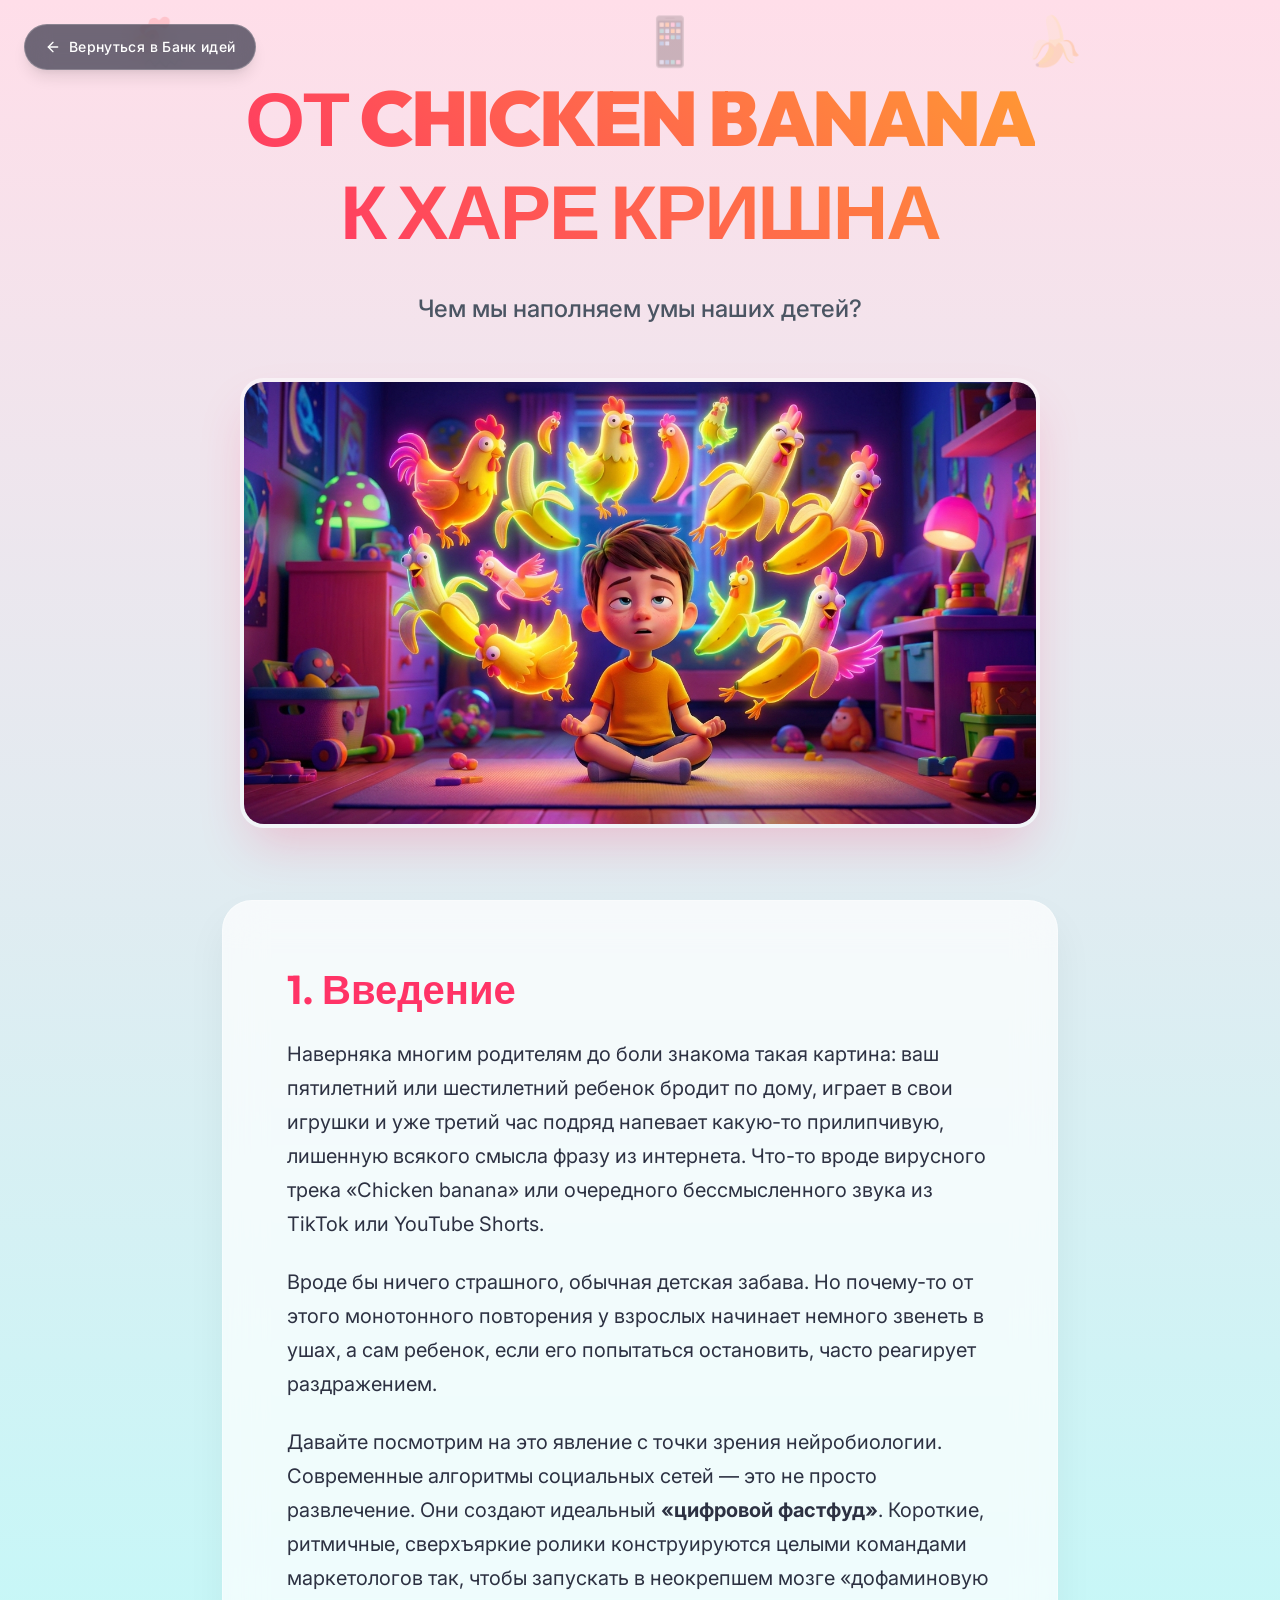
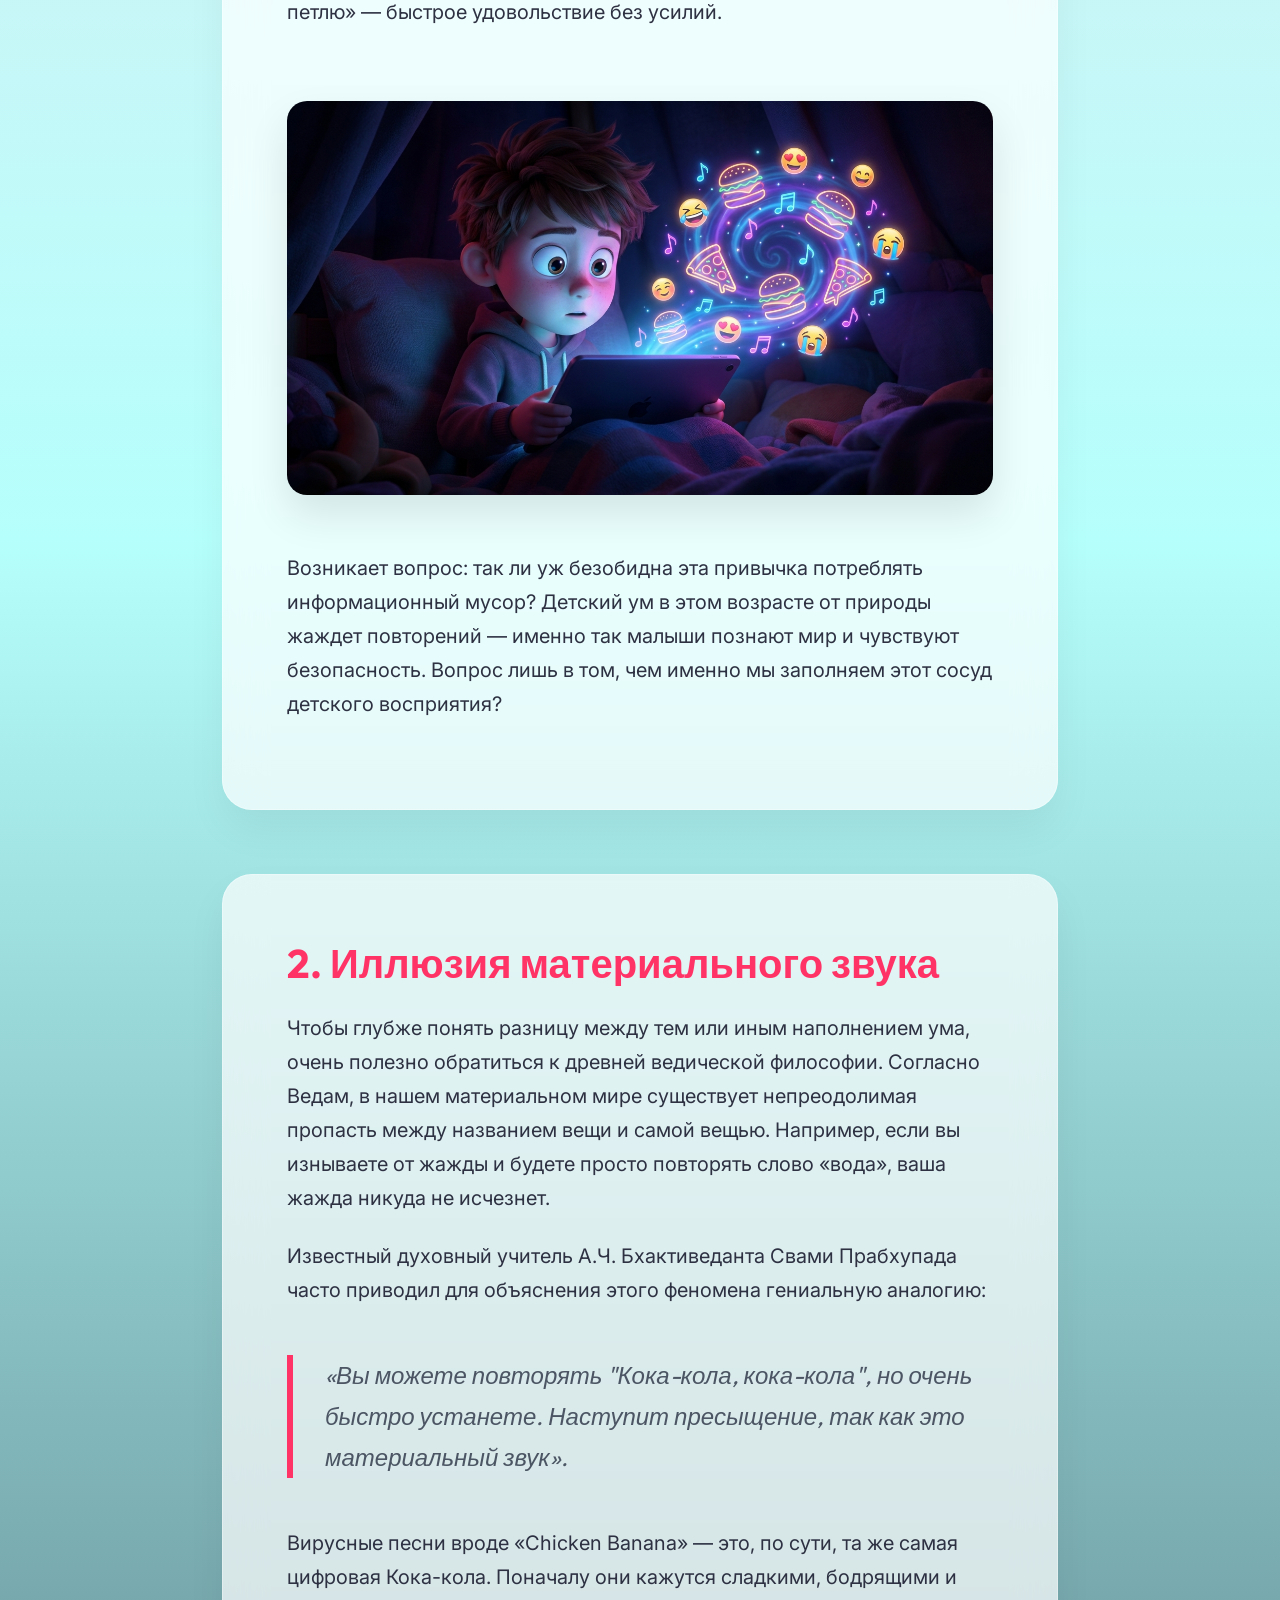
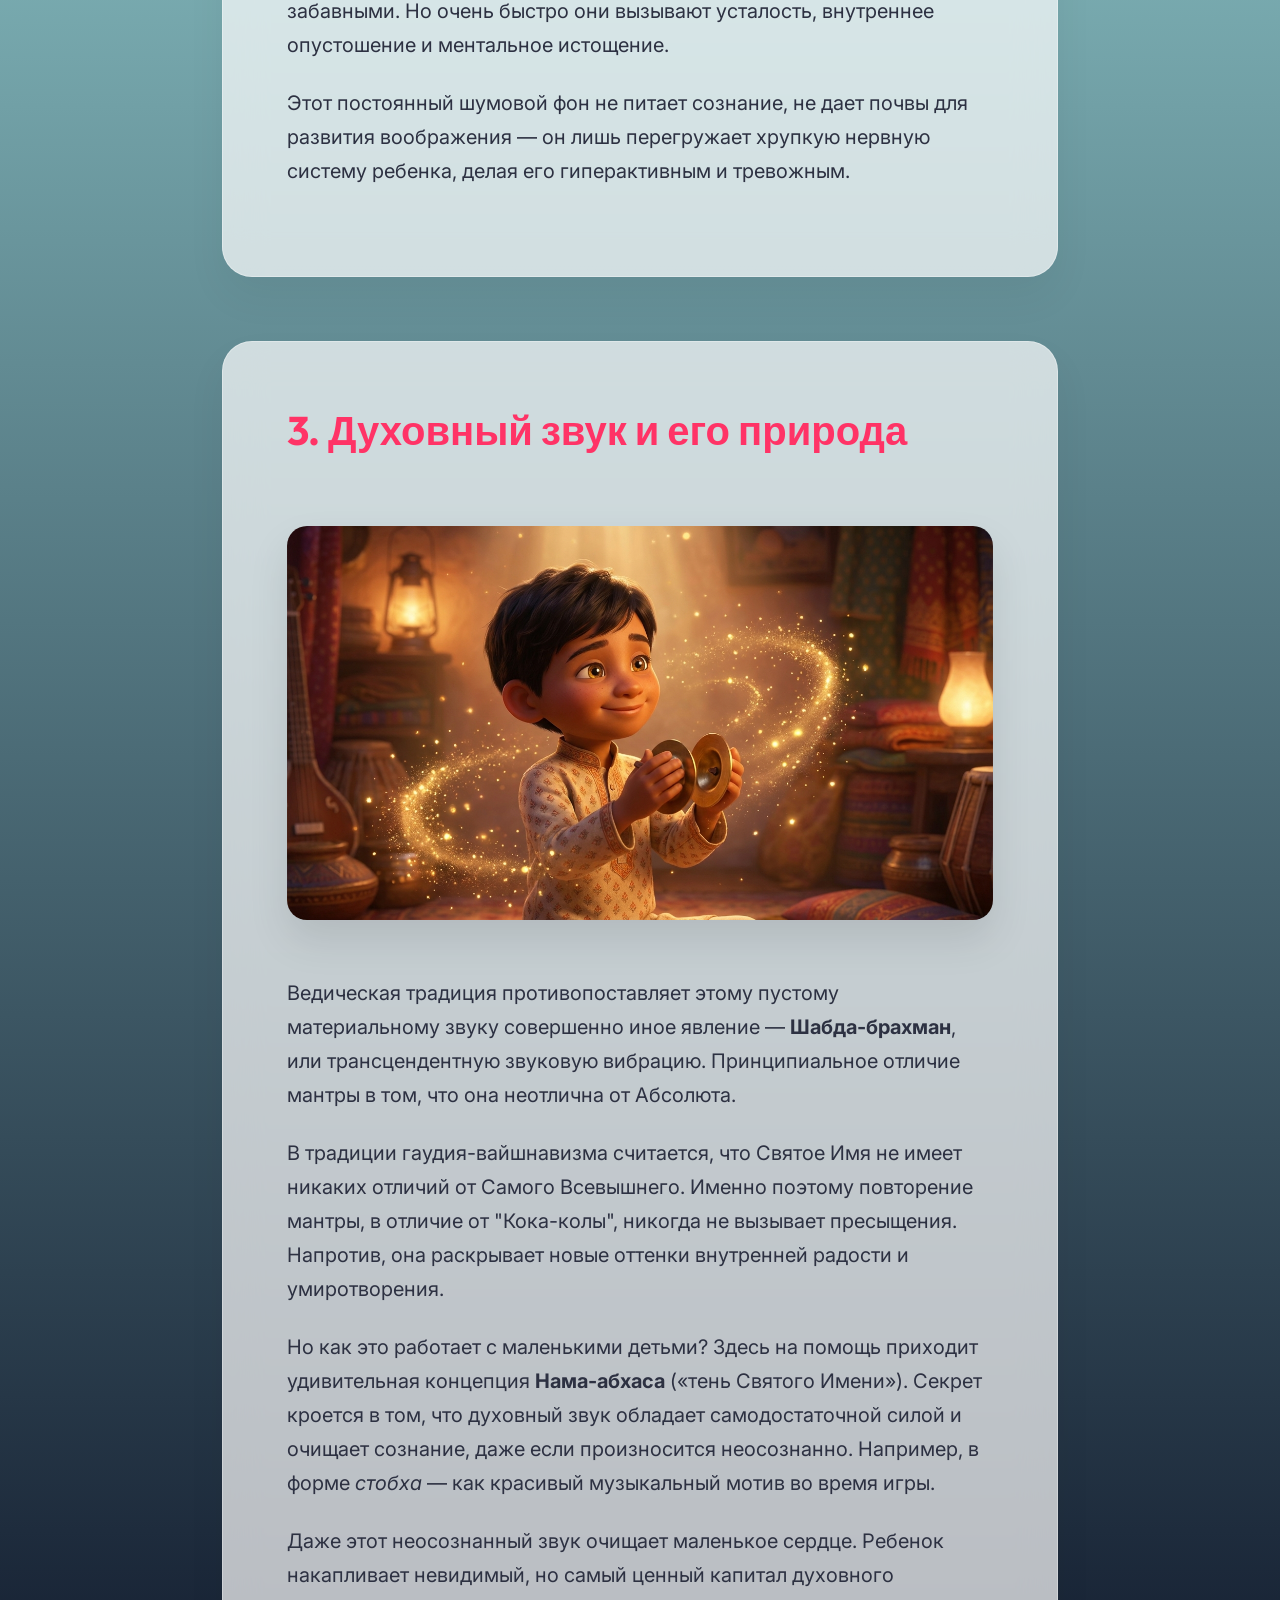
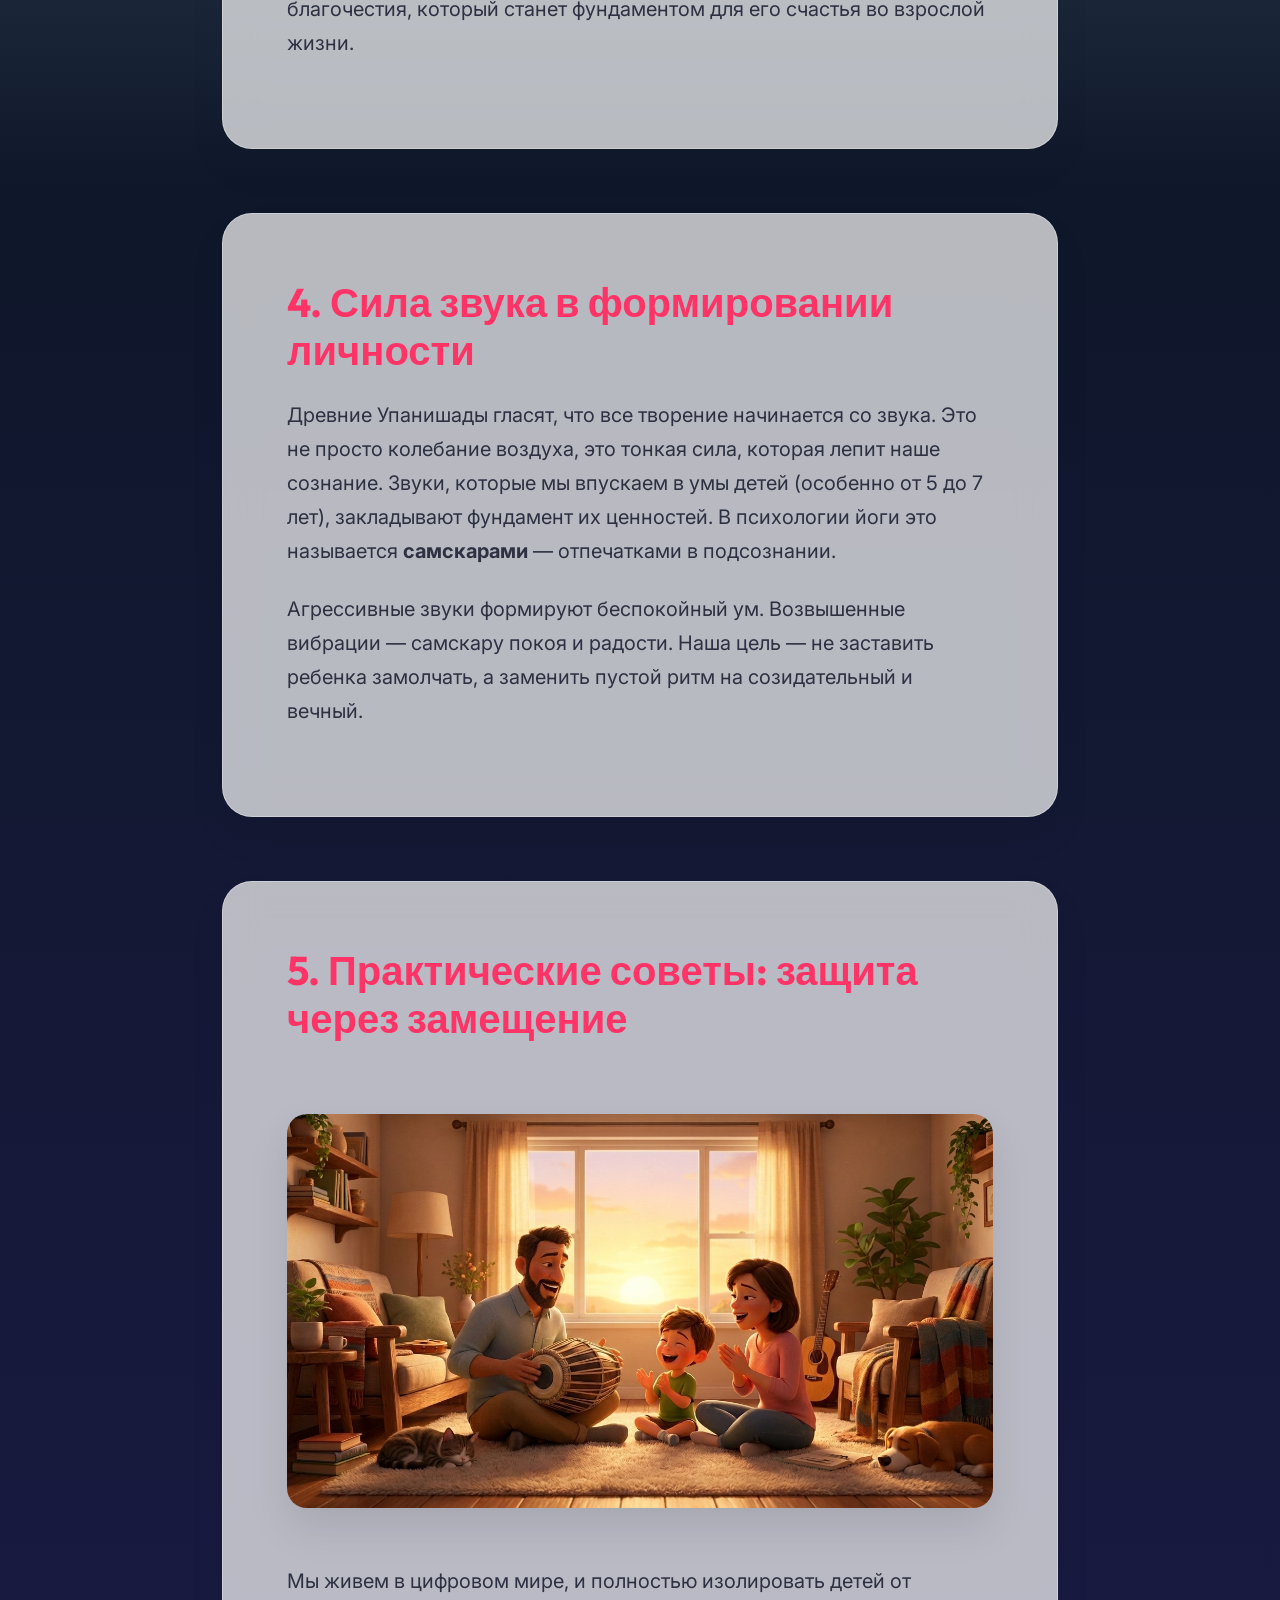
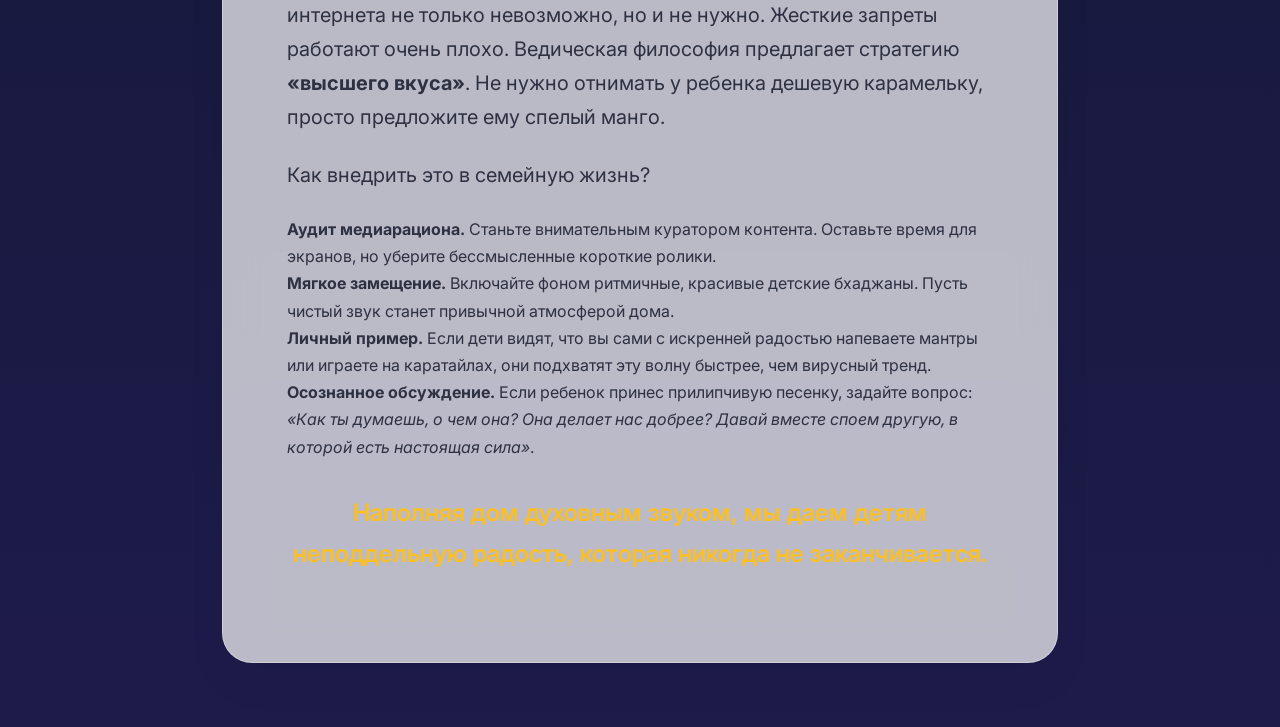
==== commit cd1fedfe: "refactor: zero entropy architecture and dynamic bank of ideas" ====
--- a/article.html
+++ b/article.html
@@ -4,6 +4,19 @@
     <meta charset="UTF-8">
     <meta name="viewport" content="width=device-width, initial-scale=1.0">
     <title>ОТ CHICKEN BANANA К ХАРЕ КРИШНА: Чем мы наполняем умы наших детей?</title>
+
+    <!-- Social Media Previews -->
+    <meta property="og:type" content="article">
+    <meta property="og:url" content="https://dgd-namahatta.netlify.app/article.html">
+    <meta property="og:title" content="ОТ CHICKEN BANANA К ХАРЕ КРИШНА">
+    <meta property="og:description" content="Чем мы наполняем умы наших детей? Влияние цифрового фастфуда и стратегия высшего вкуса через духовный звук.">
+    <meta property="og:image" content="https://dgd-namahatta.netlify.app/images/hero-chicken-banana-meditation-hook.webp">
+    
+    <meta name="twitter:card" content="summary_large_image">
+    <meta name="twitter:title" content="ОТ CHICKEN BANANA К ХАРЕ КРИШНА">
+    <meta name="twitter:description" content="Чем мы наполняем умы наших детей? Влияние цифрового фастфуда и стратегия высшего вкуса через духовный звук.">
+    <meta name="twitter:image" content="https://dgd-namahatta.netlify.app/images/hero-chicken-banana-meditation-hook.webp">
+
     <link rel="preconnect" href="https://fonts.googleapis.com">
     <link rel="preconnect" href="https://fonts.gstatic.com" crossorigin>
     <link href="https://fonts.googleapis.com/css2?family=Inter:wght@400;500;600&family=Outfit:wght@500;700;900&display=swap" rel="stylesheet">
@@ -226,21 +239,37 @@
         }
 
         .back-btn {
-            display: inline-block;
-            margin-bottom: 2rem;
+            position: fixed;
+            top: 1.5rem;
+            left: 1.5rem;
+            z-index: 50;
+            background: rgba(15, 23, 42, 0.6);
+            backdrop-filter: blur(12px);
+            -webkit-backdrop-filter: blur(12px);
+            border: 1px solid rgba(255, 255, 255, 0.2);
+            color: #ffffff;
+            padding: 0.625rem 1.25rem;
+            border-radius: 9999px;
             text-decoration: none;
-            color: var(--funny-text);
-            font-weight: 600;
-            font-family: 'Outfit', sans-serif;
-            padding: 10px 20px;
-            background: rgba(255,255,255,0.5);
-            border-radius: 20px;
-            backdrop-filter: blur(10px);
-            transition: all 0.3s;
-        }
+            font-family: 'Inter', sans-serif;
+            font-size: 0.875rem;
+            font-weight: 500;
+            letter-spacing: 0.025em;
+            display: flex;
+            align-items: center;
+            gap: 0.5rem;
+            box-shadow: 0 10px 15px -3px rgba(0, 0, 0, 0.1), 0 4px 6px -2px rgba(0, 0, 0, 0.05);
+            transition: all 0.3s ease;
+        }
+
         .back-btn:hover {
-            background: rgba(255,255,255,0.8);
-            transform: translateX(-5px);
+            background: rgba(15, 23, 42, 0.8);
+            box-shadow: 0 20px 25px -5px rgba(0, 0, 0, 0.1), 0 10px 10px -5px rgba(0, 0, 0, 0.04);
+        }
+
+        .back-btn svg {
+            width: 1rem;
+            height: 1rem;
         }
         .serious-zone .back-btn {
             color: var(--serious-text);
@@ -268,7 +297,10 @@
     <div class="emoji-bg e3">📱</div>
 
     <section class="hero reveal">
-        <a href="index.html" class="back-btn">&larr; На главную</a>
+        <a href="index.html#ideas" class="back-btn">
+            <svg xmlns="http://www.w3.org/2000/svg" width="24" height="24" viewBox="0 0 24 24" fill="none" stroke="currentColor" stroke-width="2" stroke-linecap="round" stroke-linejoin="round"><path d="m12 19-7-7 7-7"/><path d="M19 12H5"/></svg>
+            Вернуться в Банк идей
+        </a>
         <h1>ОТ CHICKEN BANANA<br>К ХАРЕ КРИШНА</h1>
         <p style="font-size: 1.5rem; font-weight: 500; margin-bottom: 3rem; color: #4B5563;">Чем мы наполняем умы наших детей?</p>
         <img src="images/hero-chicken-banana-meditation-hook.webp" alt="Медитация и цифровой шум" class="hero-img">
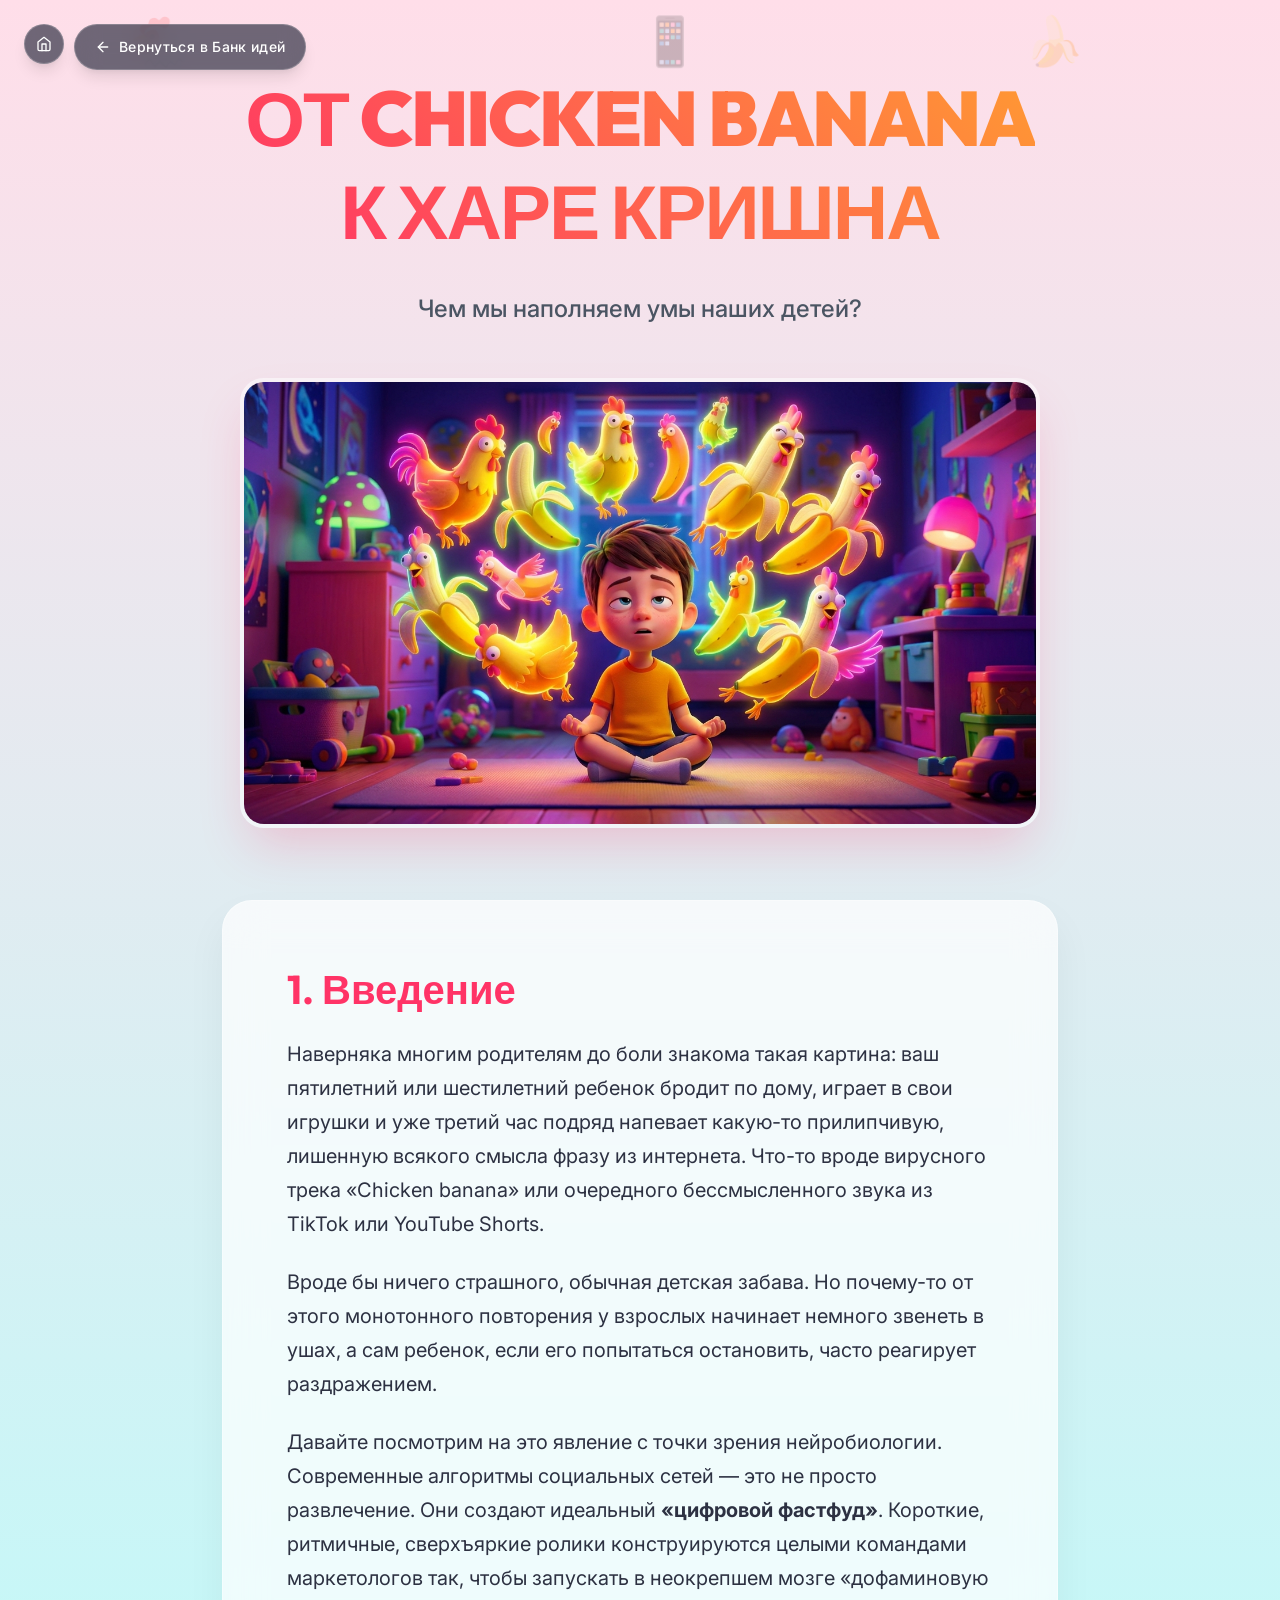
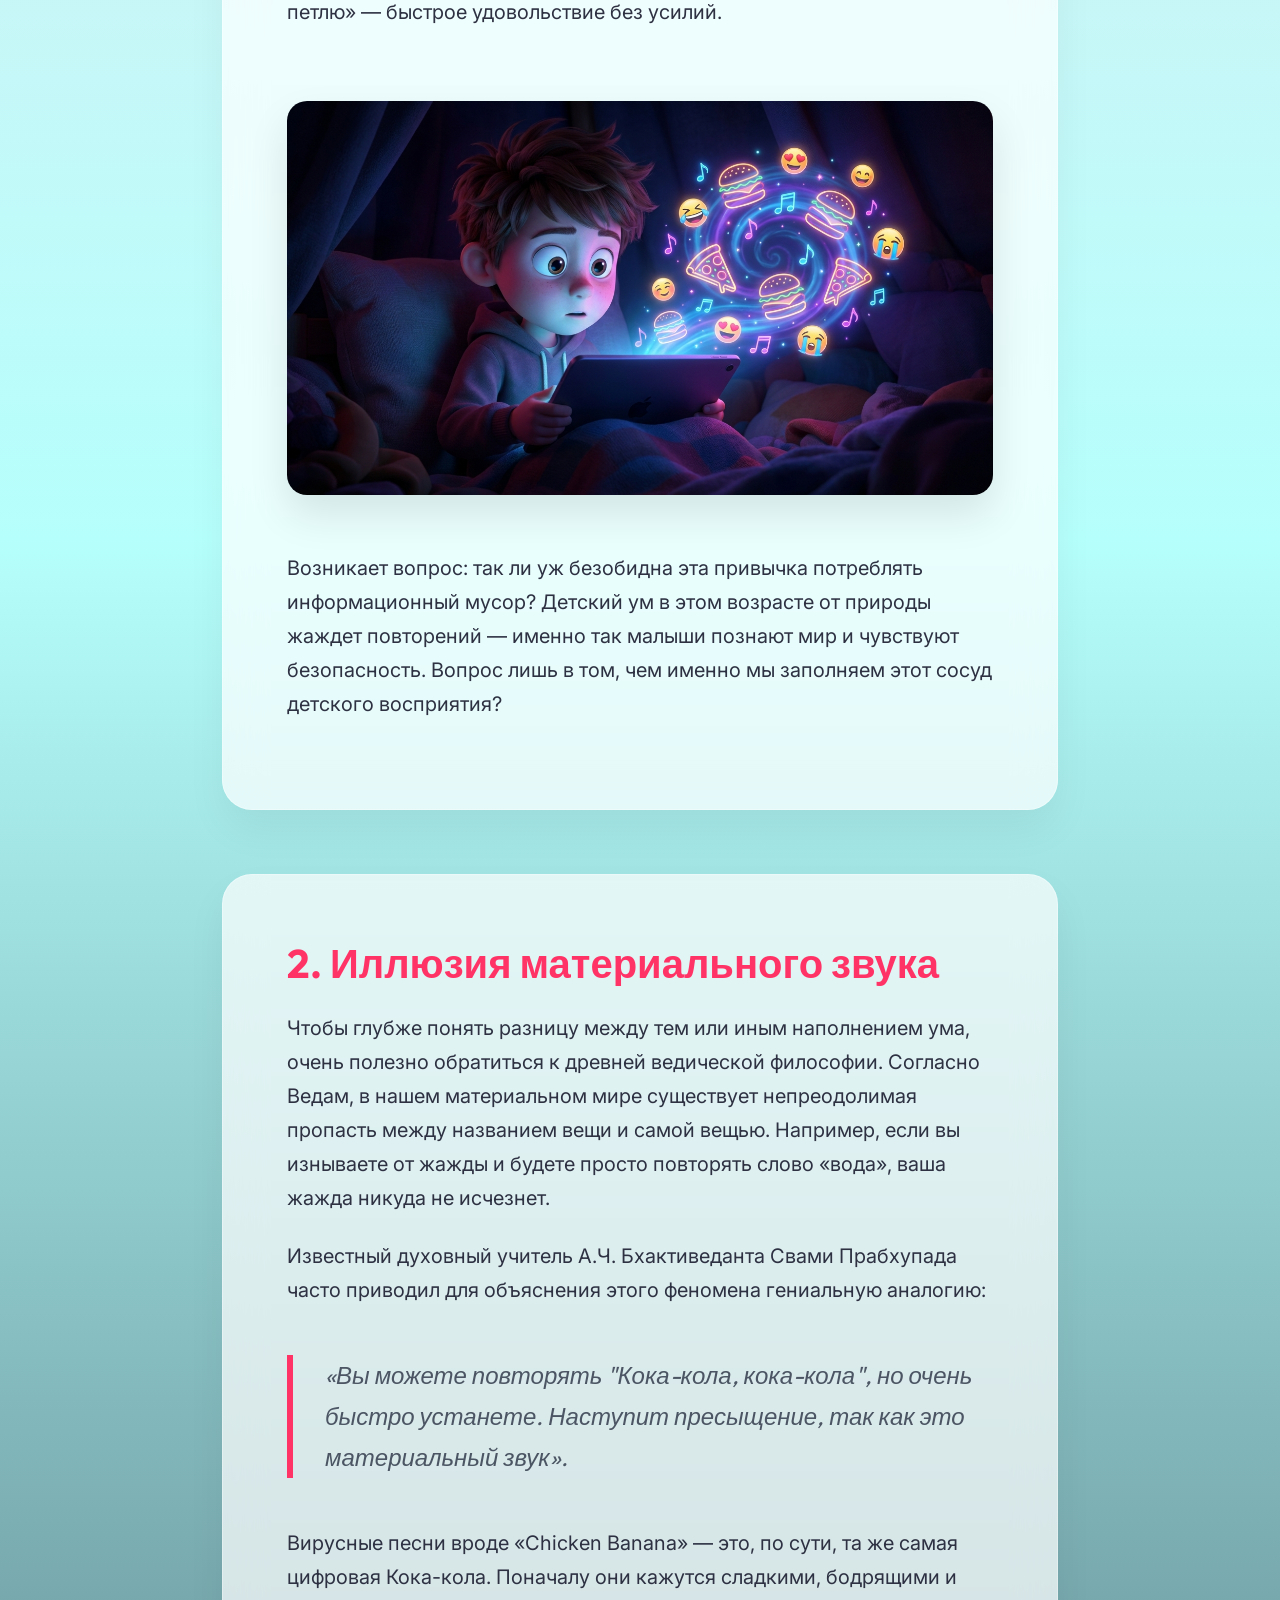
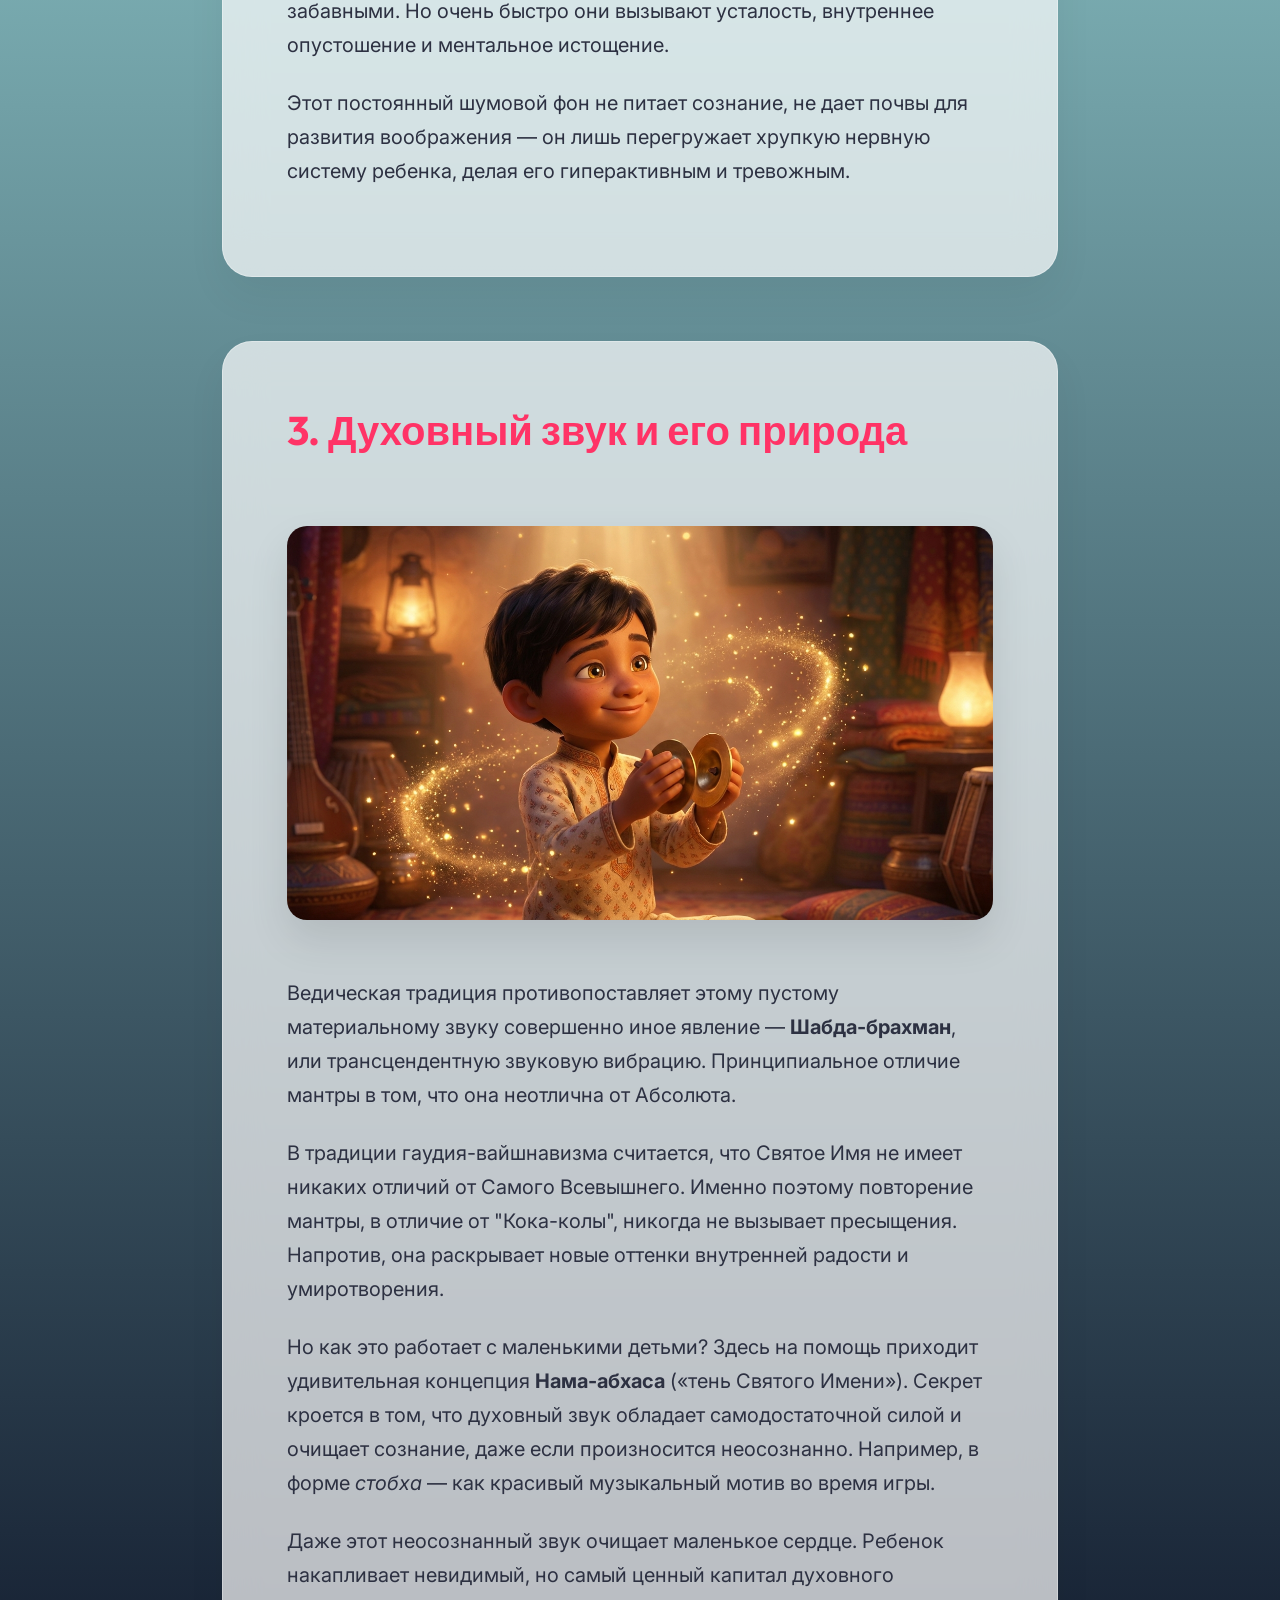
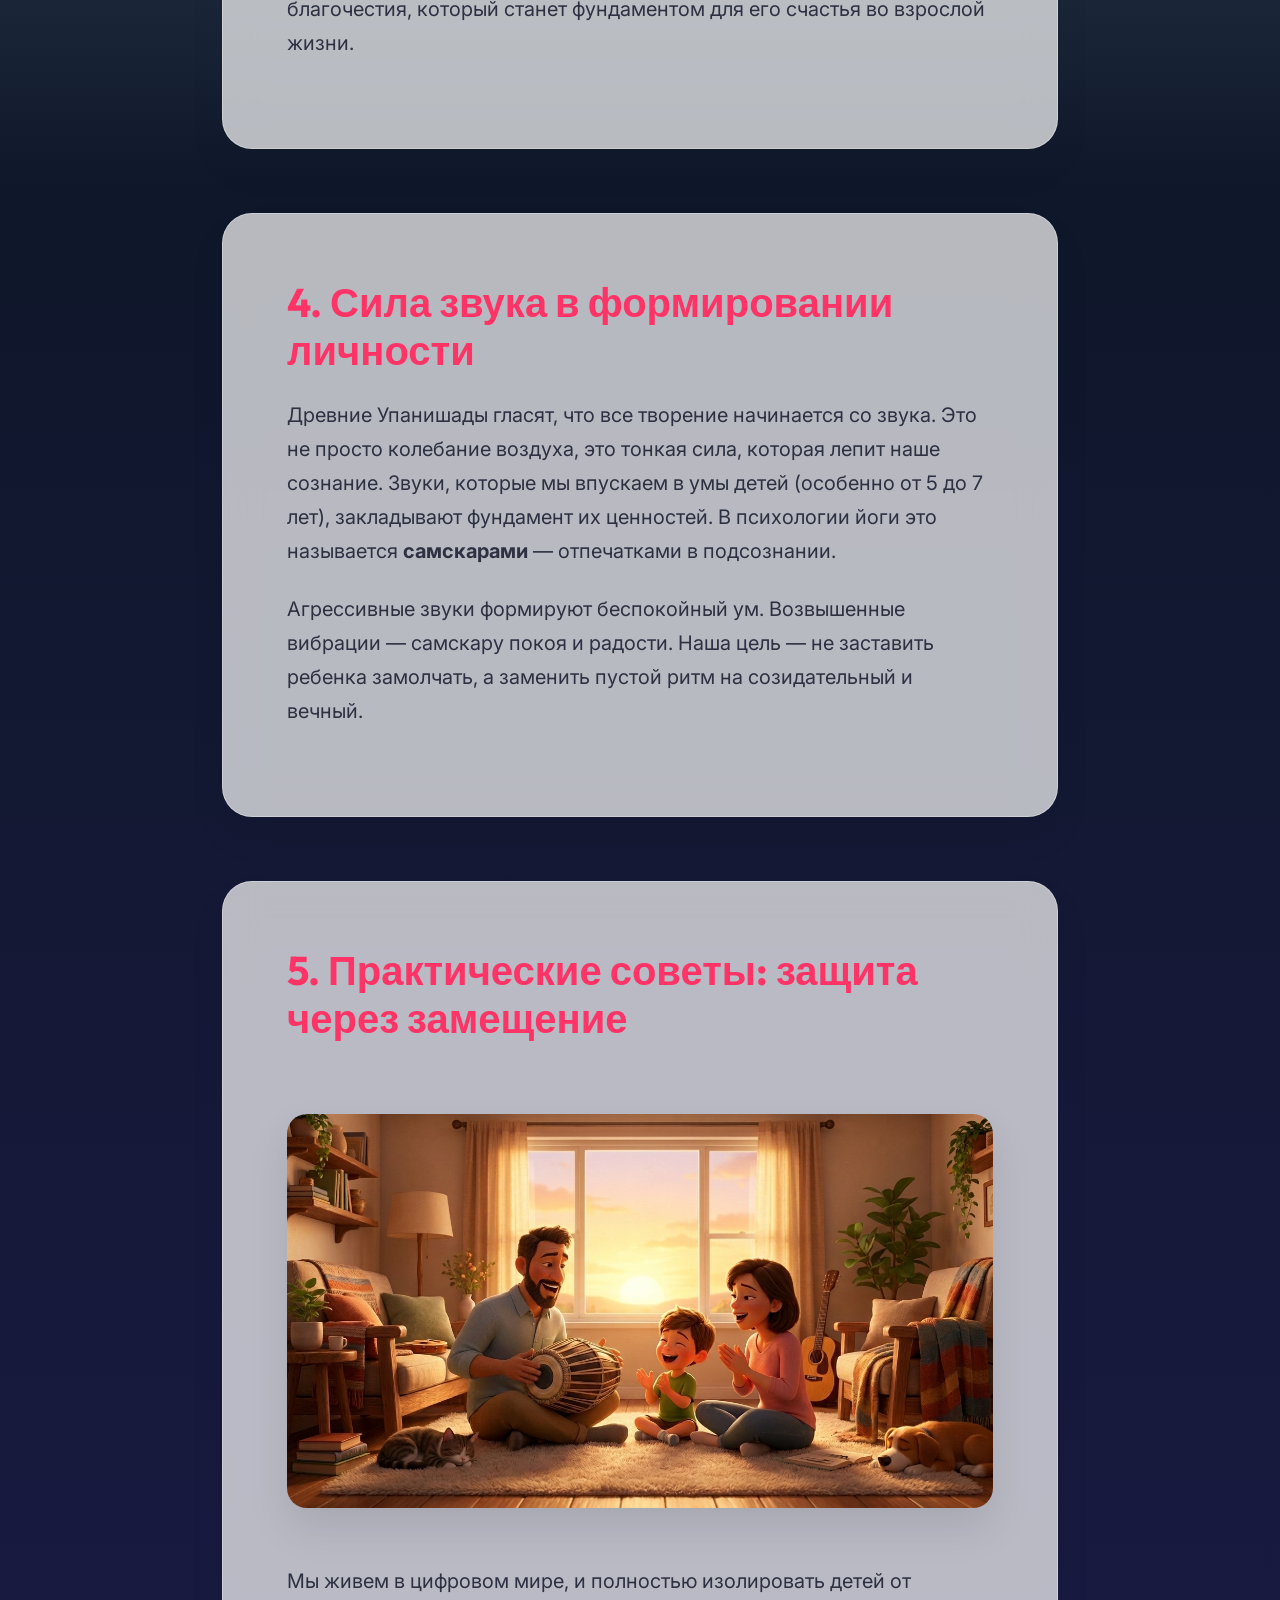
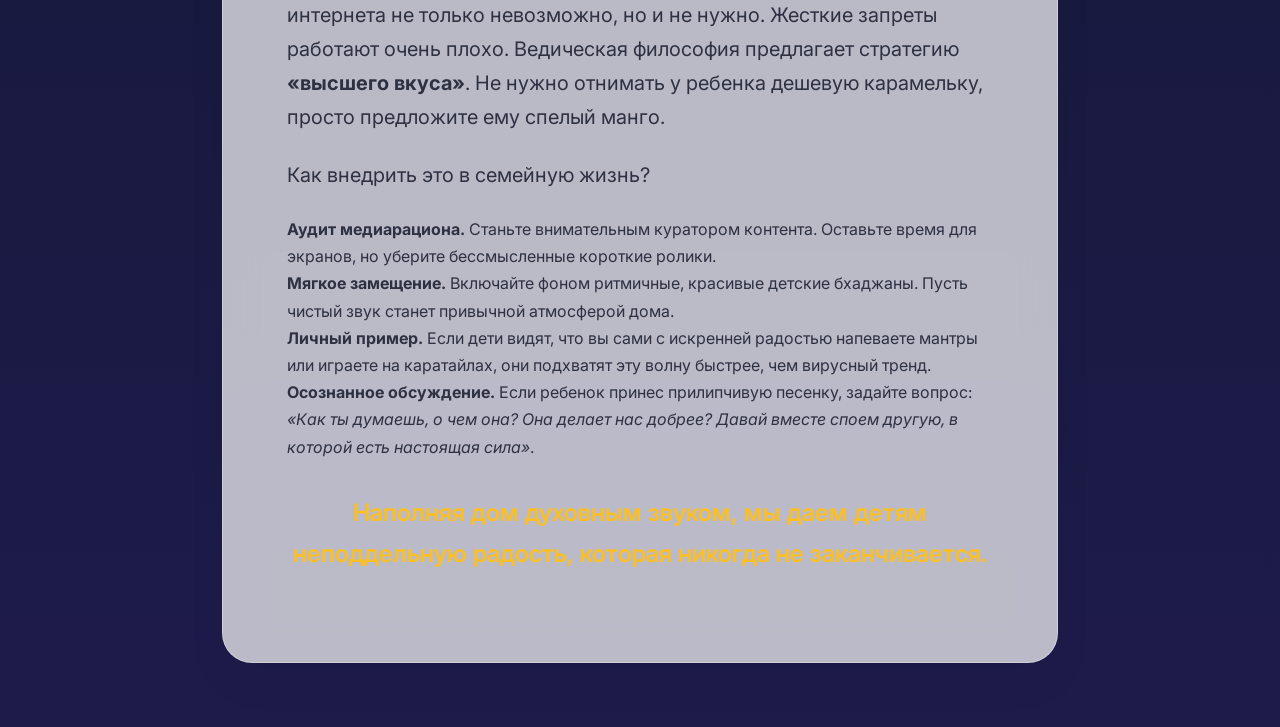
==== commit a5e93287: "Reset votes, adapt harinama text, and add home buttons to all longreads" ====
--- a/article.html
+++ b/article.html
@@ -297,10 +297,15 @@
     <div class="emoji-bg e3">📱</div>
 
     <section class="hero reveal">
-        <a href="index.html#ideas" class="back-btn">
-            <svg xmlns="http://www.w3.org/2000/svg" width="24" height="24" viewBox="0 0 24 24" fill="none" stroke="currentColor" stroke-width="2" stroke-linecap="round" stroke-linejoin="round"><path d="m12 19-7-7 7-7"/><path d="M19 12H5"/></svg>
-            Вернуться в Банк идей
-        </a>
+        <div style="display: flex; gap: 10px; position: fixed; top: 1.5rem; left: 1.5rem; z-index: 50;">
+            <a href="index.html" class="back-btn" style="position: relative; top: 0; left: 0; padding: 0.5rem; width: 40px; height: 40px; display: flex; align-items: center; justify-content: center;">
+                <svg xmlns="http://www.w3.org/2000/svg" width="24" height="24" viewBox="0 0 24 24" fill="none" stroke="currentColor" stroke-width="2" stroke-linecap="round" stroke-linejoin="round"><path d="m3 9 9-7 9 7v11a2 2 0 0 1-2 2H5a2 2 0 0 1-2-2z"/><polyline points="9 22 9 12 15 12 15 22"/></svg>
+            </a>
+            <a href="index.html#ideas" class="back-btn" style="position: relative; top: 0; left: 0;">
+                <svg xmlns="http://www.w3.org/2000/svg" width="24" height="24" viewBox="0 0 24 24" fill="none" stroke="currentColor" stroke-width="2" stroke-linecap="round" stroke-linejoin="round"><path d="m12 19-7-7 7-7"/><path d="M19 12H5"/></svg>
+                Вернуться в Банк идей
+            </a>
+        </div>
         <h1>ОТ CHICKEN BANANA<br>К ХАРЕ КРИШНА</h1>
         <p style="font-size: 1.5rem; font-weight: 500; margin-bottom: 3rem; color: #4B5563;">Чем мы наполняем умы наших детей?</p>
         <img src="images/hero-chicken-banana-meditation-hook.webp" alt="Медитация и цифровой шум" class="hero-img">
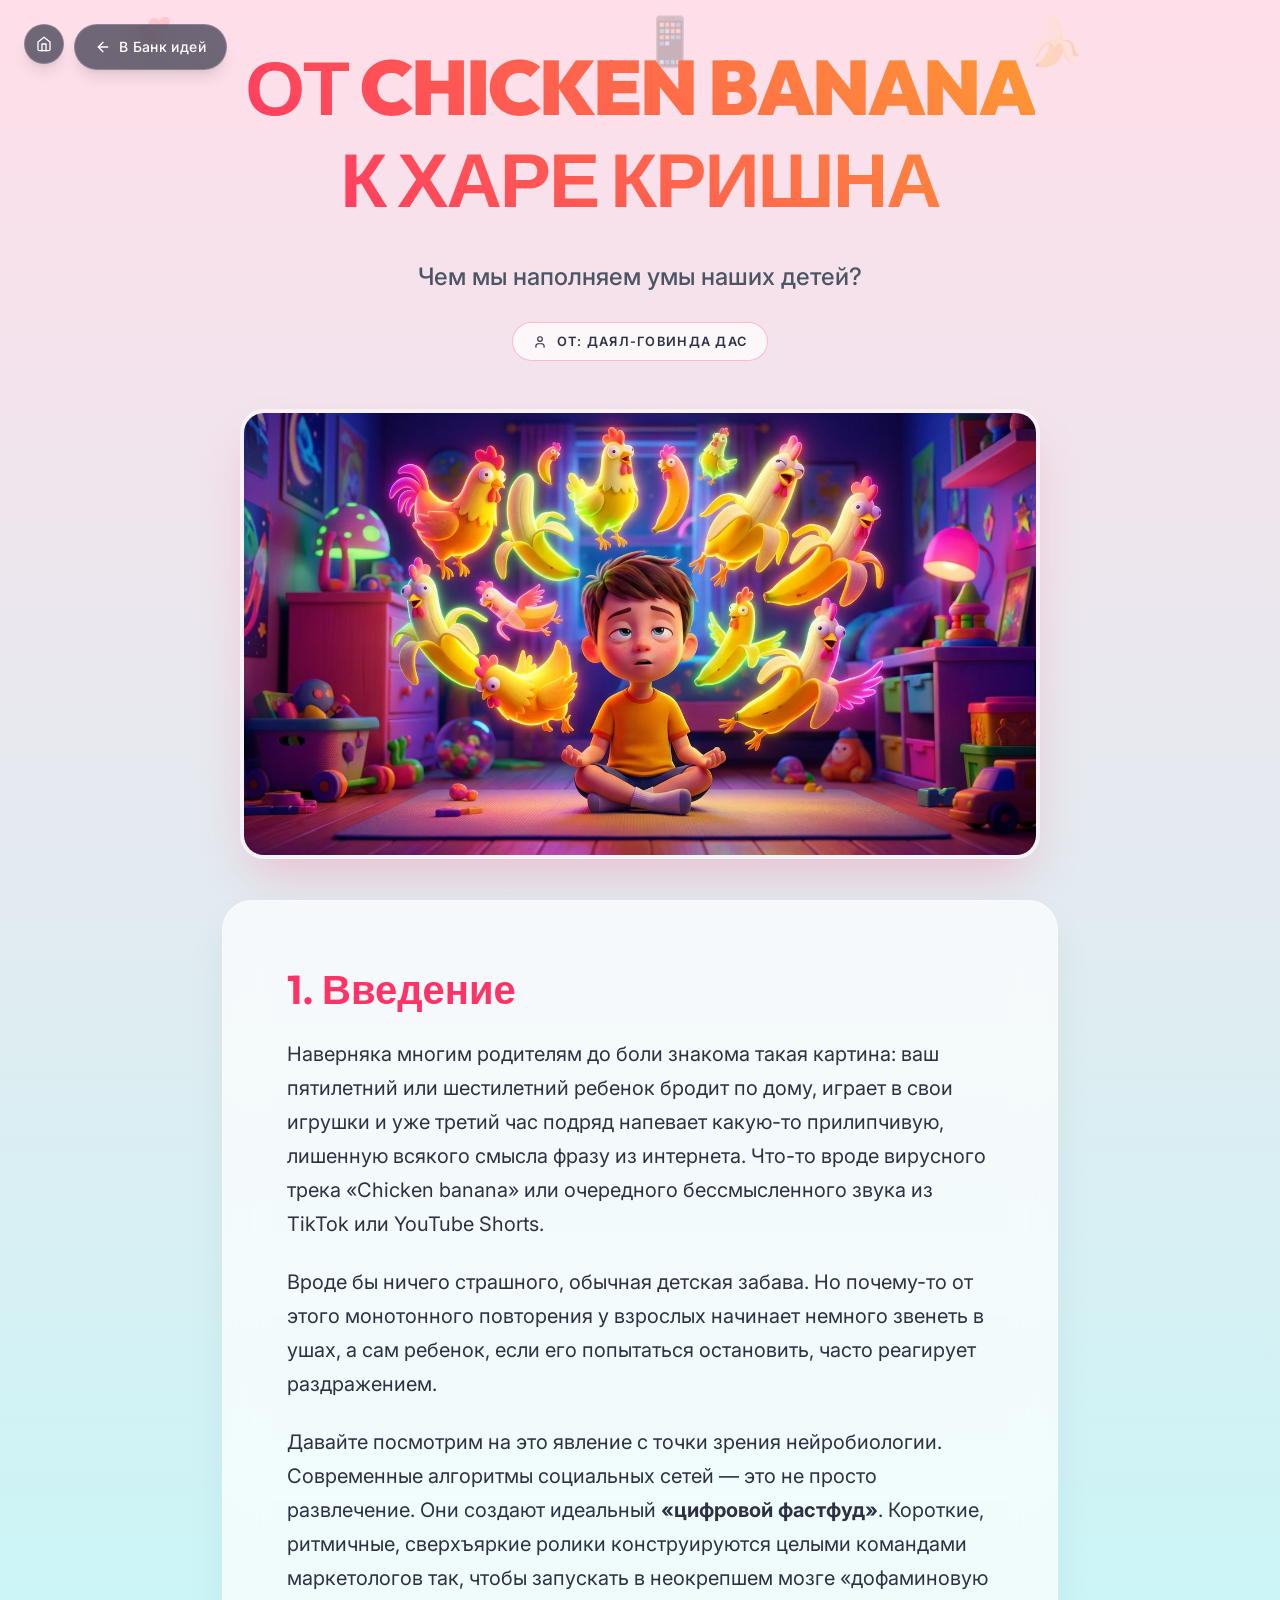
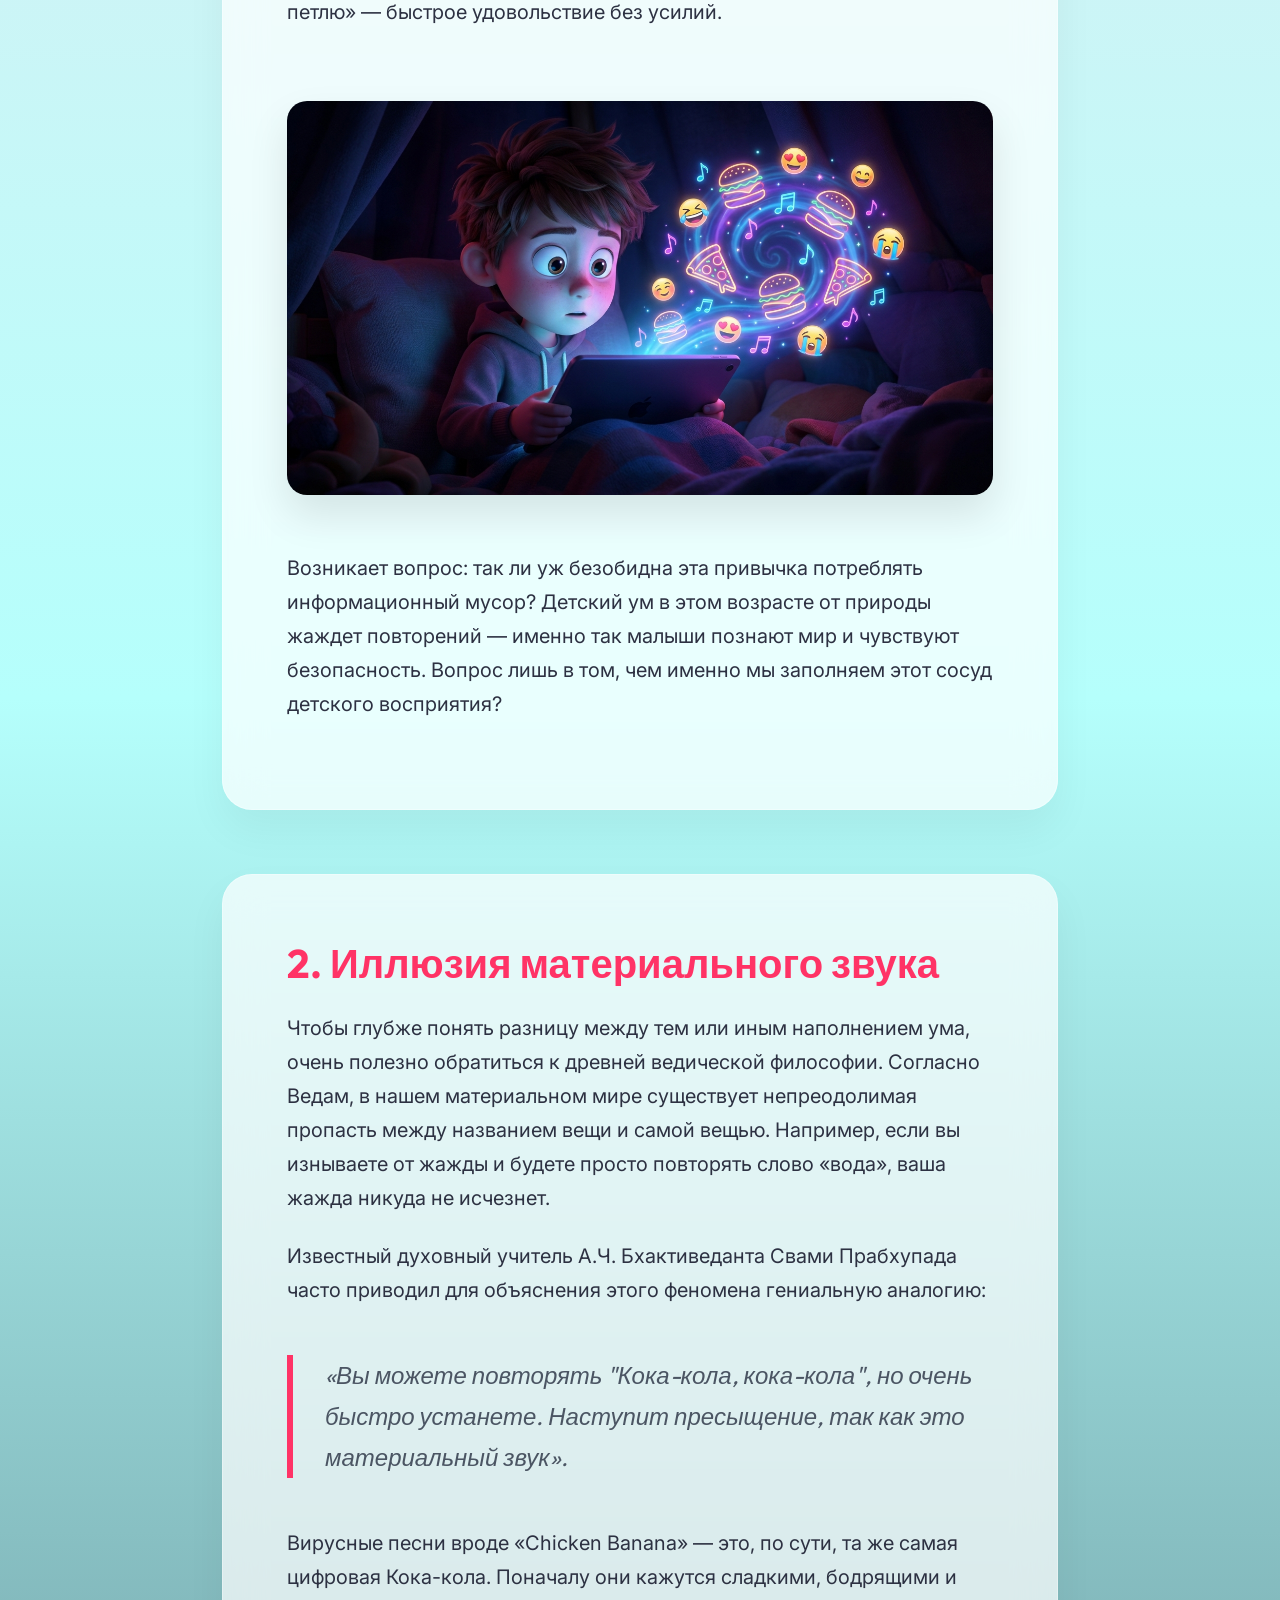
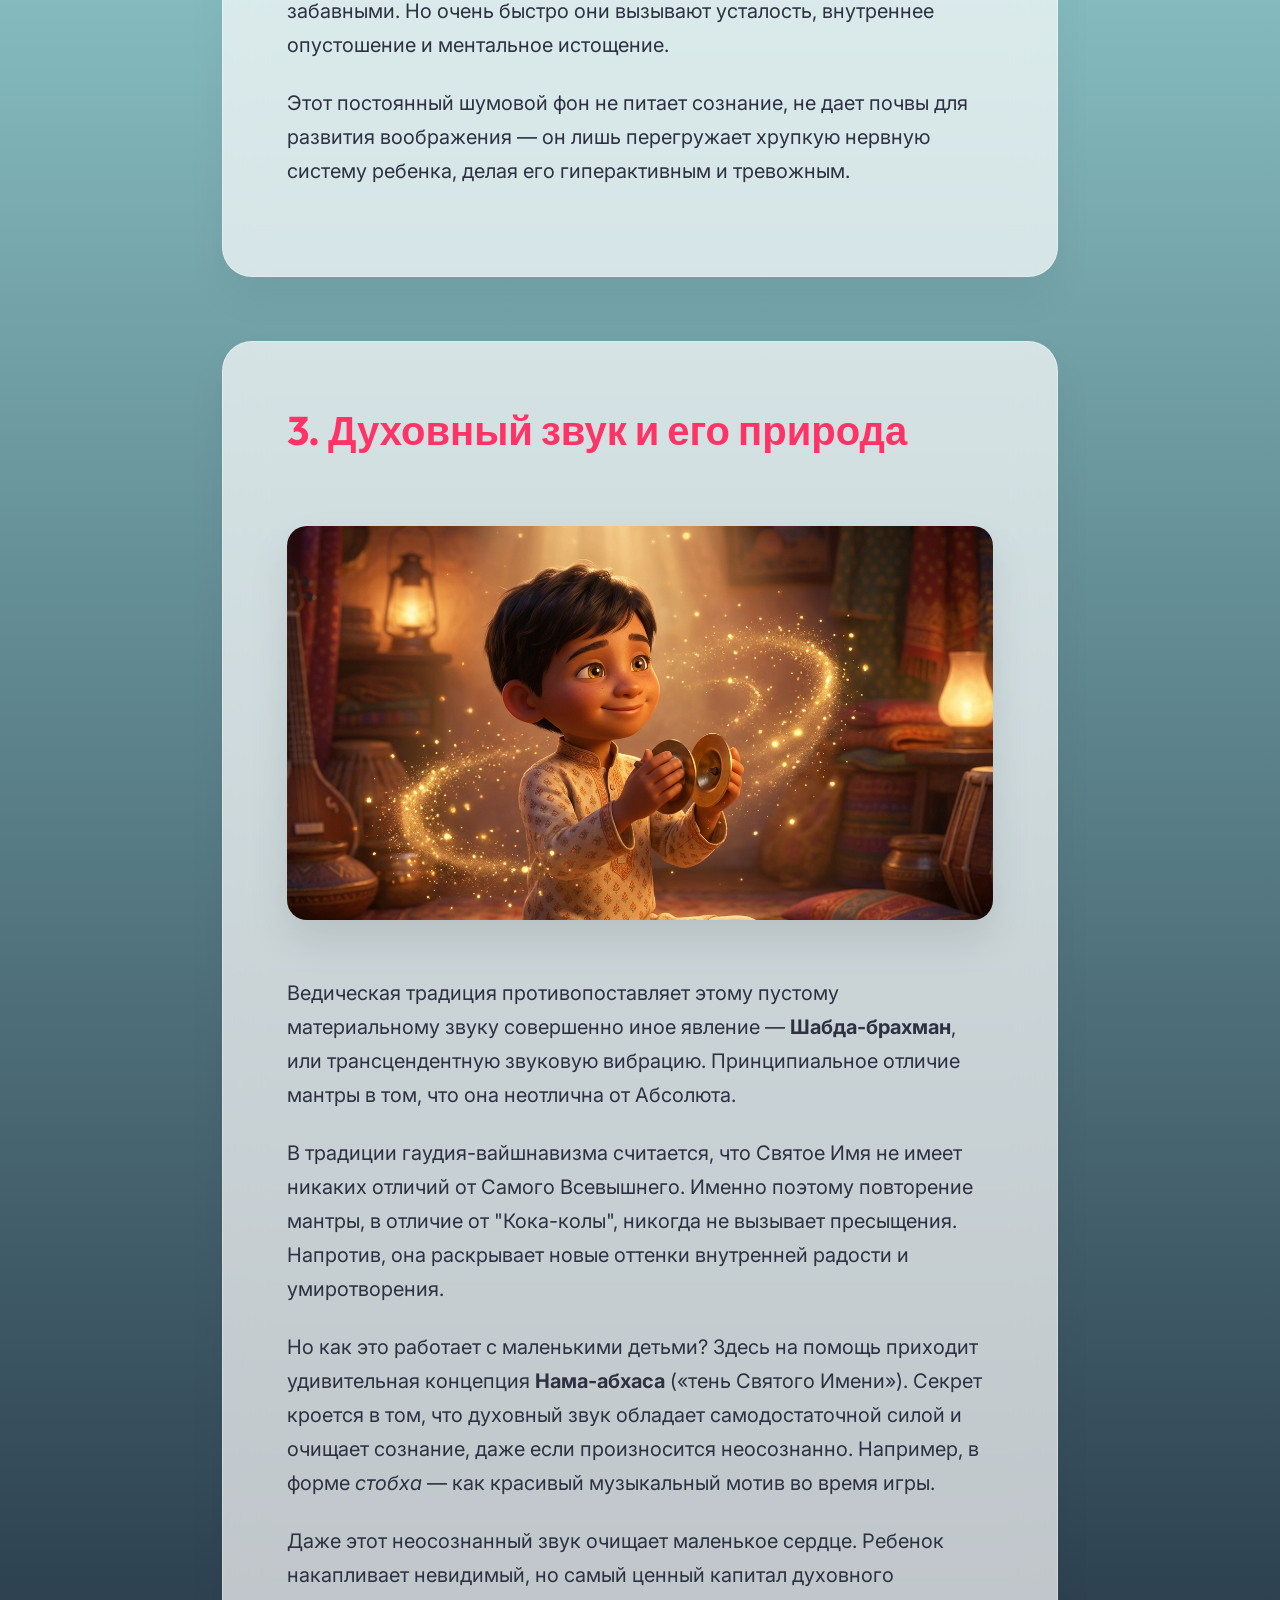
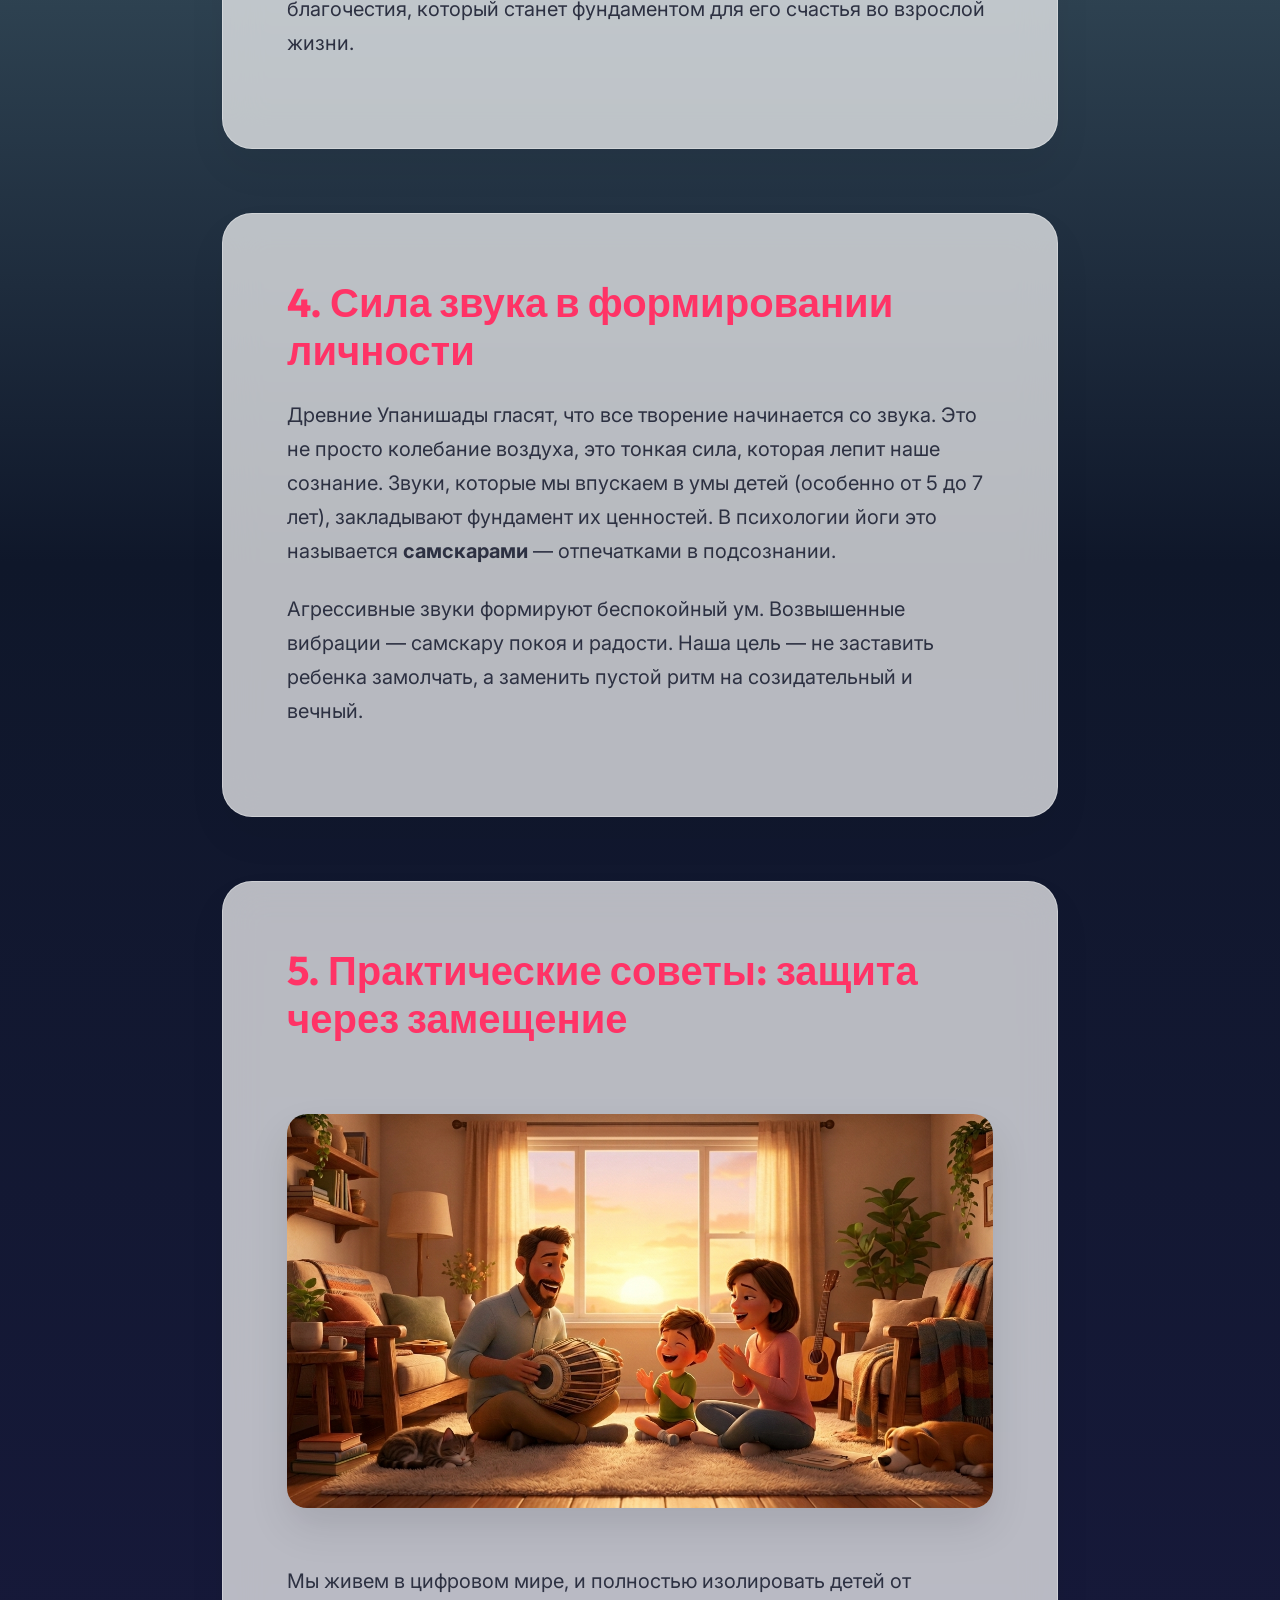
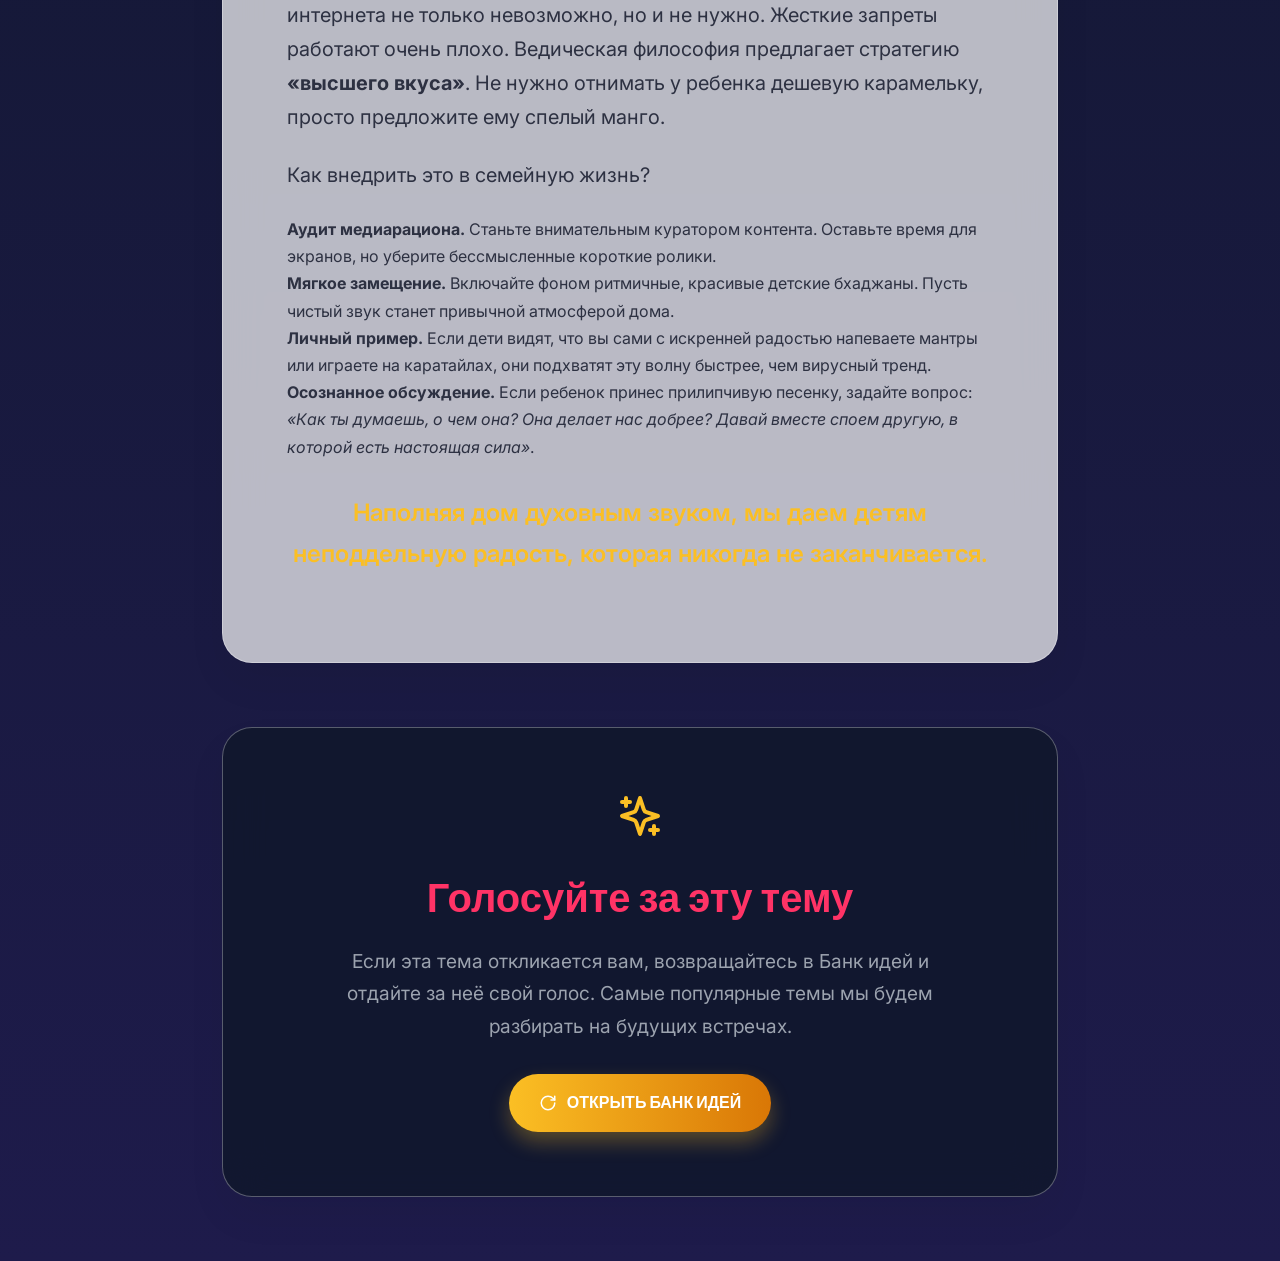
==== commit 7763dba2: "feat: add author, update home button and add voting block" ====
--- a/article.html
+++ b/article.html
@@ -298,16 +298,20 @@
 
     <section class="hero reveal">
         <div style="display: flex; gap: 10px; position: fixed; top: 1.5rem; left: 1.5rem; z-index: 50;">
-            <a href="index.html" class="back-btn" style="position: relative; top: 0; left: 0; padding: 0.5rem; width: 40px; height: 40px; display: flex; align-items: center; justify-content: center;">
-                <svg xmlns="http://www.w3.org/2000/svg" width="24" height="24" viewBox="0 0 24 24" fill="none" stroke="currentColor" stroke-width="2" stroke-linecap="round" stroke-linejoin="round"><path d="m3 9 9-7 9 7v11a2 2 0 0 1-2 2H5a2 2 0 0 1-2-2z"/><polyline points="9 22 9 12 15 12 15 22"/></svg>
+            <a href="index.html" class="back-btn" style="position: relative; top: 0; left: 0; padding: 0.5rem; width: 40px; height: 40px; display: flex; align-items: center; justify-content: center;" title="На главную">
+                <svg xmlns="http://www.w3.org/2000/svg" width="18" height="18" viewBox="0 0 24 24" fill="none" stroke="currentColor" stroke-width="2" stroke-linecap="round" stroke-linejoin="round"><path d="m3 9 9-7 9 7v11a2 2 0 0 1-2 2H5a2 2 0 0 1-2-2z"/><polyline points="9 22 9 12 15 12 15 22"/></svg>
             </a>
             <a href="index.html#ideas" class="back-btn" style="position: relative; top: 0; left: 0;">
-                <svg xmlns="http://www.w3.org/2000/svg" width="24" height="24" viewBox="0 0 24 24" fill="none" stroke="currentColor" stroke-width="2" stroke-linecap="round" stroke-linejoin="round"><path d="m12 19-7-7 7-7"/><path d="M19 12H5"/></svg>
-                Вернуться в Банк идей
+                <svg xmlns="http://www.w3.org/2000/svg" width="18" height="18" viewBox="0 0 24 24" fill="none" stroke="currentColor" stroke-width="2" stroke-linecap="round" stroke-linejoin="round"><path d="m12 19-7-7 7-7"/><path d="M19 12H5"/></svg>
+                В Банк идей
             </a>
         </div>
         <h1>ОТ CHICKEN BANANA<br>К ХАРЕ КРИШНА</h1>
-        <p style="font-size: 1.5rem; font-weight: 500; margin-bottom: 3rem; color: #4B5563;">Чем мы наполняем умы наших детей?</p>
+        <p style="font-size: 1.5rem; font-weight: 500; margin-bottom: 1.5rem; color: #4B5563;">Чем мы наполняем умы наших детей?</p>
+        <div style="display: flex; align-items: center; gap: 10px; margin-bottom: 3rem; background: rgba(255,255,255,0.7); padding: 8px 20px; border-radius: 30px; font-weight: 600; text-transform: uppercase; font-size: 0.8rem; letter-spacing: 0.1em; border: 1px solid rgba(255,51,102,0.3);">
+            <svg xmlns="http://www.w3.org/2000/svg" width="14" height="14" viewBox="0 0 24 24" fill="none" stroke="currentColor" stroke-width="2" stroke-linecap="round" stroke-linejoin="round"><path d="M19 21v-2a4 4 0 0 0-4-4H9a4 4 0 0 0-4 4v2"/><circle cx="12" cy="7" r="4"/></svg>
+            <span>От: Даял-говинда дас</span>
+        </div>
         <img src="images/hero-chicken-banana-meditation-hook.webp" alt="Медитация и цифровой шум" class="hero-img">
     </section>
 
@@ -371,6 +375,17 @@
             </ul>
 
             <p style="margin-top: 2rem; font-size: 1.5rem; color: var(--serious-accent); text-align: center; font-weight: 600;">Наполняя дом духовным звуком, мы даем детям неподдельную радость, которая никогда не заканчивается.</p>
+        </div>
+
+        <!-- Voting Block -->
+        <div class="glass-card reveal serious-card" style="text-align: center; padding: 4rem 2rem; background: rgba(15, 23, 42, 0.8);">
+            <svg xmlns="http://www.w3.org/2000/svg" width="48" height="48" viewBox="0 0 24 24" fill="none" stroke="var(--serious-accent)" stroke-width="2" stroke-linecap="round" stroke-linejoin="round" style="margin: 0 auto 1.5rem auto;"><path d="m12 3-1.912 5.813a2 2 0 0 1-1.275 1.275L3 12l5.813 1.912a2 2 0 0 1 1.275 1.275L12 21l1.912-5.813a2 2 0 0 1 1.275-1.275L21 12l-5.813-1.912a2 2 0 0 1-1.275-1.275L12 3Z"/><path d="M5 3v4"/><path d="M19 17v4"/><path d="M3 5h4"/><path d="M17 19h4"/></svg>
+            <h2 style="font-size: 2.5rem; margin-bottom: 1.5rem;">Голосуйте за эту тему</h2>
+            <p style="font-size: 1.2rem; color: var(--serious-text-muted); max-width: 600px; margin: 0 auto 2rem auto;">Если эта тема откликается вам, возвращайтесь в Банк идей и отдайте за неё свой голос. Самые популярные темы мы будем разбирать на будущих встречах.</p>
+            <a href="index.html#ideas" style="display: inline-flex; align-items: center; gap: 10px; background: linear-gradient(90deg, #FBBF24 0%, #D97706 100%); color: #fff; text-decoration: none; padding: 15px 30px; border-radius: 30px; font-weight: bold; text-transform: uppercase; font-family: 'Outfit', sans-serif; transition: transform 0.3s, box-shadow 0.3s; box-shadow: 0 10px 20px rgba(251,191,36,0.3);">
+                <svg xmlns="http://www.w3.org/2000/svg" width="18" height="18" viewBox="0 0 24 24" fill="none" stroke="currentColor" stroke-width="2" stroke-linecap="round" stroke-linejoin="round"><path d="M21 12a9 9 0 1 1-9-9c2.52 0 4.93 1 6.74 2.74L21 8"/><path d="M21 3v5h-5"/></svg>
+                Открыть Банк идей
+            </a>
         </div>
     </div>
 
